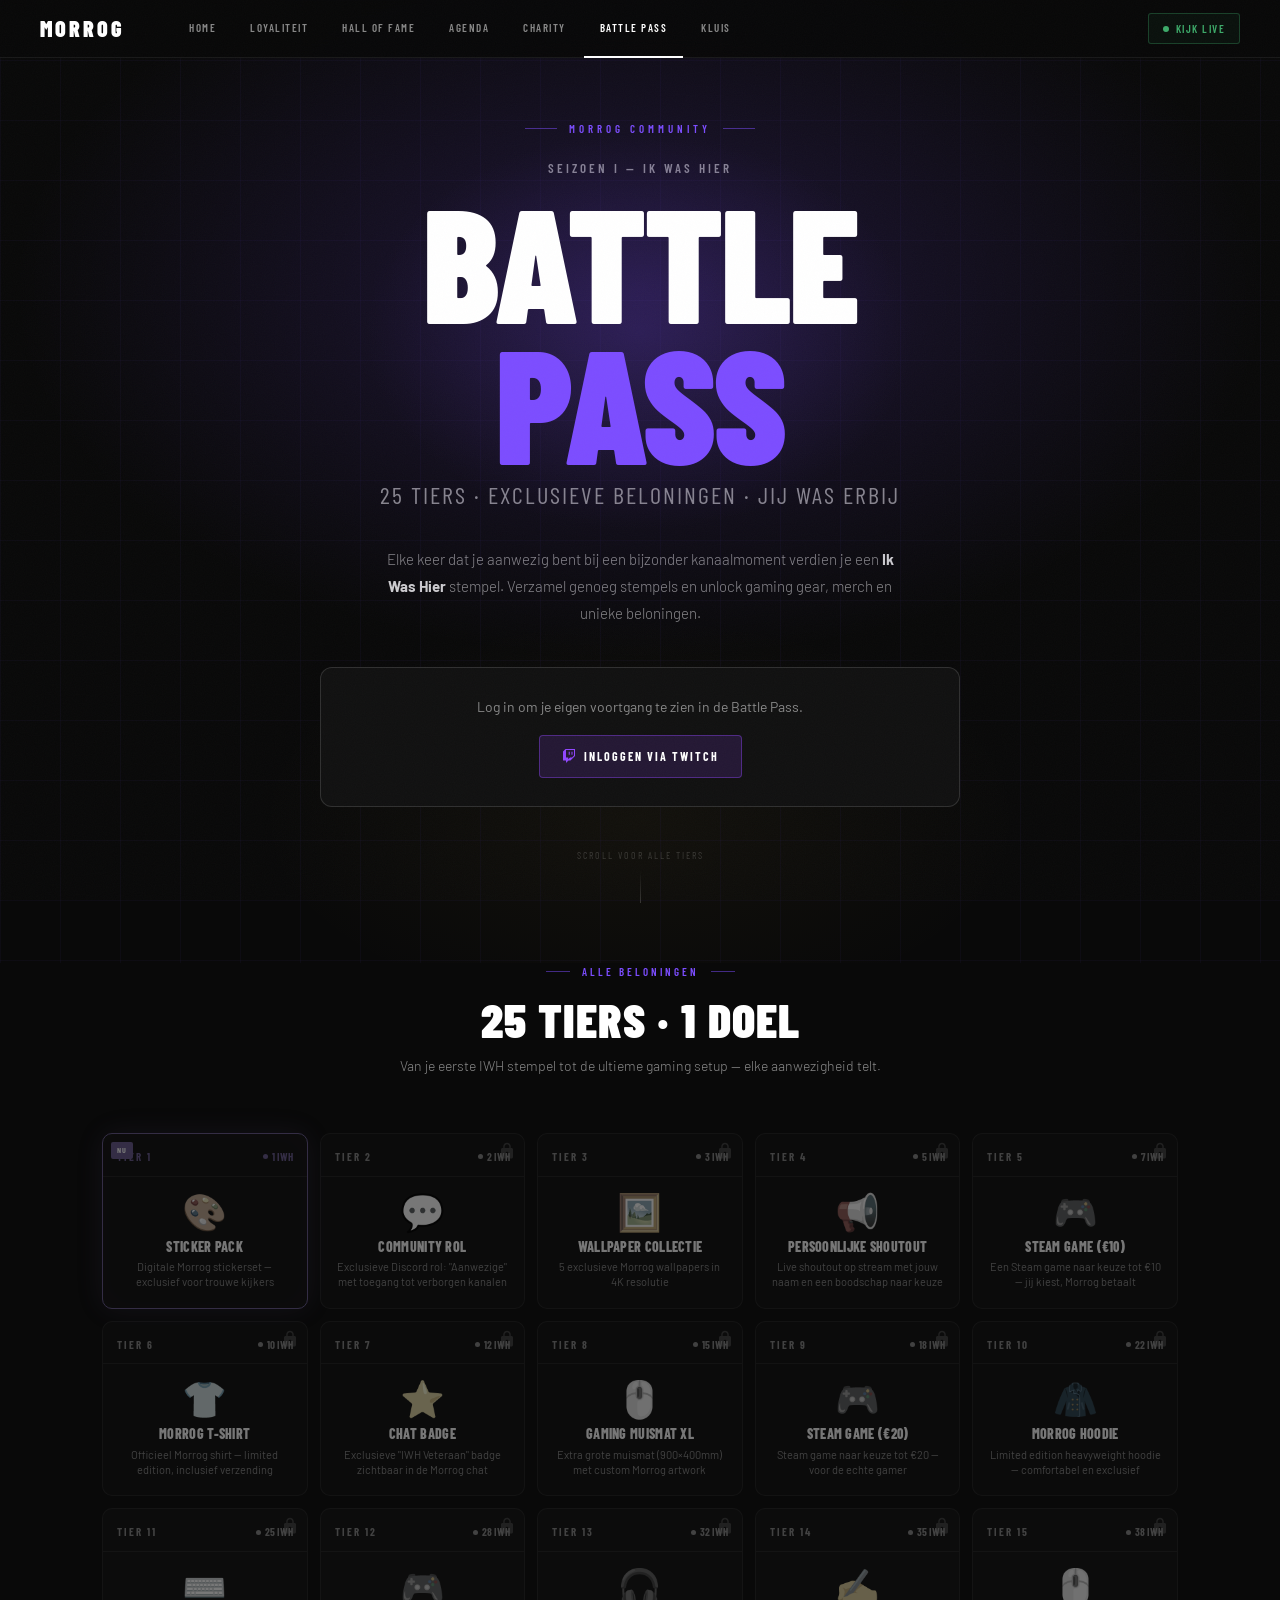
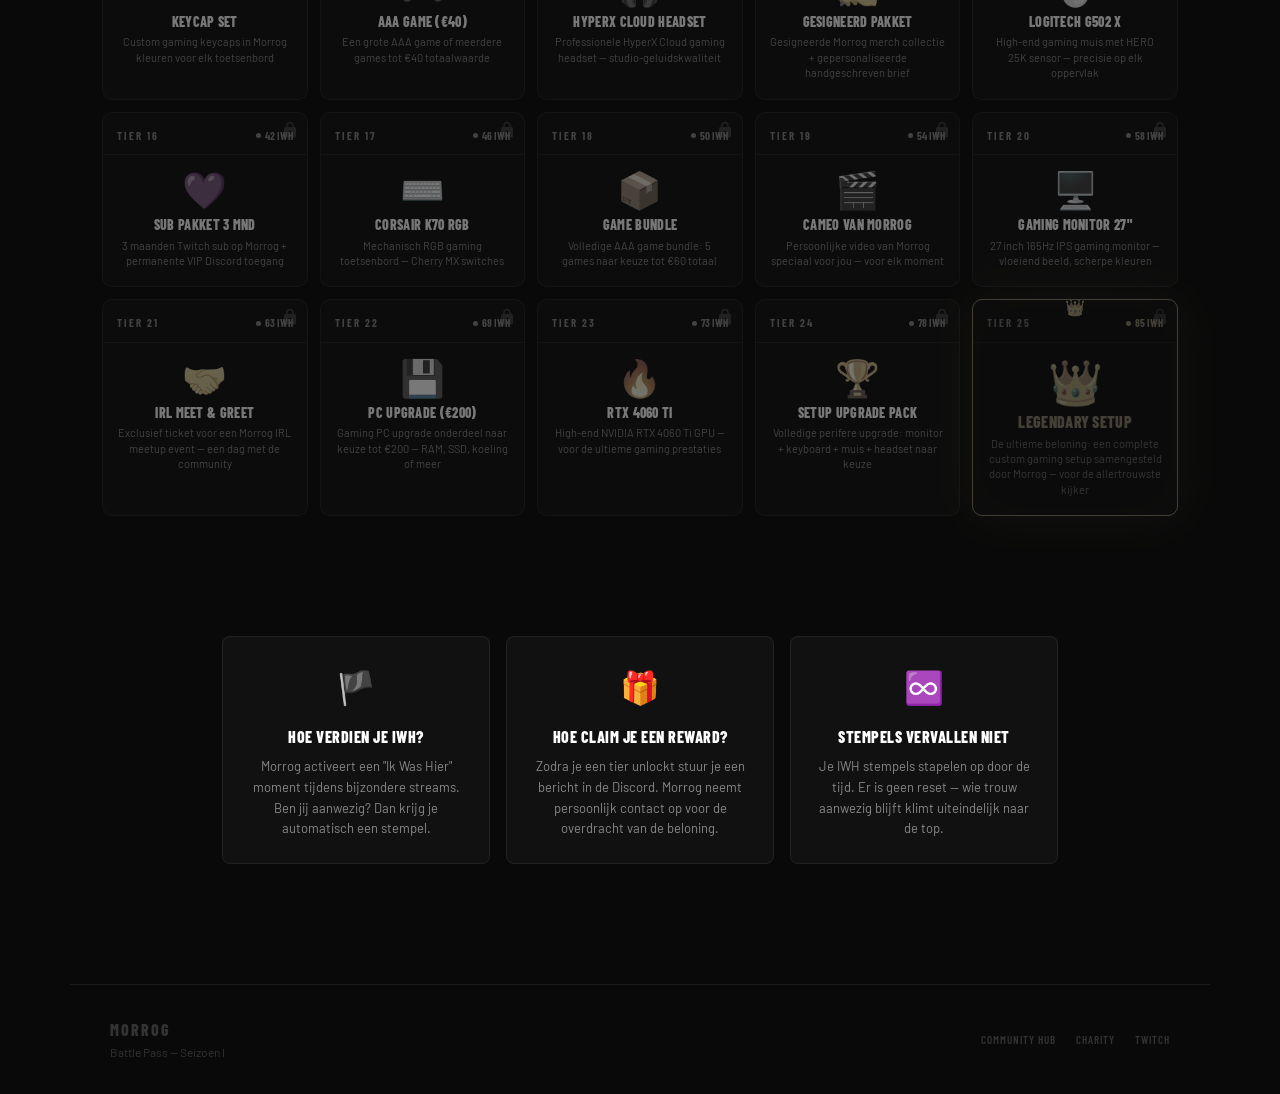
==== battlepass.html @ da2eb137 "nav: hernoem Challenges & Speedruns naar Hall of Fame, verwijder agenda-banner - Alle navigatielinks" ====
<!DOCTYPE html>
<html lang="nl">
<head>
<meta charset="UTF-8">
<meta name="viewport" content="width=device-width, initial-scale=1.0">
<title>Morrog — Battle Pass</title>
<link rel="preconnect" href="https://fonts.googleapis.com">
<link href="https://fonts.googleapis.com/css2?family=Barlow:ital,wght@0,300;0,400;0,500;0,600;1,300&family=Barlow+Condensed:wght@400;600;700;800;900&display=swap" rel="stylesheet">
<style>
*,*::before,*::after{box-sizing:border-box;margin:0;padding:0;}
:root{
  --bg:#090909;--bg2:#111111;--bg3:#181818;--bg4:#202020;--bg5:#282828;
  --white:#FFFFFF;--white2:#CECECE;--white3:#888888;--dim:#333333;
  --border:rgba(255,255,255,0.07);--border2:rgba(255,255,255,0.13);
  --gold:#C8A84A;--streak:#3DAB6A;--here:#C85050;--sub:#6858CC;
  --twitch:#9147FF;
  --bp:#7C4DFF;--bp2:#5C35CC;--bp-glow:rgba(124,77,255,.18);
}
html{scroll-behavior:smooth;}
body{background:var(--bg);color:var(--white2);font-family:'Barlow',sans-serif;font-size:15px;line-height:1.6;overflow-x:hidden;}
body::after{content:'';position:fixed;inset:0;pointer-events:none;z-index:9999;opacity:.025;background-image:url("data:image/svg+xml,%3Csvg xmlns='http://www.w3.org/2000/svg' width='200' height='200'%3E%3Cfilter id='n'%3E%3CfeTurbulence type='fractalNoise' baseFrequency='0.9' numOctaves='4' stitchTiles='stitch'/%3E%3C/filter%3E%3Crect width='200' height='200' filter='url(%23n)'/%3E%3C/svg%3E");}

/* NAV */
nav{position:fixed;top:0;left:0;right:0;height:58px;background:rgba(9,9,9,.94);backdrop-filter:blur(16px);border-bottom:1px solid var(--border);z-index:100;display:flex;align-items:center;padding:0 40px;}
.nav-logo{height:24px;margin-right:48px;opacity:.92;flex-shrink:0;}
.nav-logo-fb{font-family:'Barlow Condensed',sans-serif;font-size:22px;font-weight:900;letter-spacing:3px;color:var(--white);margin-right:48px;text-transform:uppercase;}
.nav-links{display:flex;gap:2px;flex:1;}
.nav-link{padding:0 16px;height:58px;display:flex;align-items:center;font-family:'Barlow Condensed',sans-serif;font-size:11px;font-weight:600;letter-spacing:1.5px;text-transform:uppercase;color:var(--white3);border:none;background:none;border-bottom:2px solid transparent;cursor:pointer;transition:color .15s,border-color .15s;white-space:nowrap;text-decoration:none;}
.nav-link:hover{color:var(--white2);}
.nav-link.active{color:var(--white);border-bottom-color:var(--white);}
.nav-right{margin-left:auto;display:flex;align-items:center;gap:8px;}
.nav-live{display:flex;align-items:center;gap:7px;font-family:'Barlow Condensed',sans-serif;font-size:11px;font-weight:600;letter-spacing:1.5px;text-transform:uppercase;color:var(--streak);padding:6px 14px;border:1px solid rgba(61,171,106,.3);border-radius:3px;background:rgba(61,171,106,.06);text-decoration:none;transition:background .15s;}
.nav-live:hover{background:rgba(61,171,106,.12);}
.nav-live-dot{width:6px;height:6px;border-radius:50%;background:var(--streak);animation:pulse 1.5s ease-in-out infinite;}

/* HERO */
.hero{min-height:100vh;display:flex;flex-direction:column;align-items:center;justify-content:center;padding:120px 40px 60px;position:relative;overflow:hidden;text-align:center;}
.hero-bg{position:absolute;inset:0;background:radial-gradient(ellipse 70% 55% at 50% 30%, var(--bp-glow) 0%, transparent 70%);pointer-events:none;}
.hero-bg2{position:absolute;inset:0;background:radial-gradient(ellipse 50% 35% at 50% 85%, rgba(200,168,74,.05) 0%, transparent 60%);pointer-events:none;}
.hero-grid-lines{position:absolute;inset:0;background-image:linear-gradient(rgba(124,77,255,.04) 1px,transparent 1px),linear-gradient(90deg,rgba(124,77,255,.04) 1px,transparent 1px);background-size:60px 60px;pointer-events:none;}
.hero-eyebrow{font-family:'Barlow Condensed',sans-serif;font-size:11px;font-weight:600;letter-spacing:4px;text-transform:uppercase;color:var(--bp);display:flex;align-items:center;justify-content:center;gap:12px;margin-bottom:20px;}
.hero-eyebrow::before,.hero-eyebrow::after{content:'';display:block;width:32px;height:1px;background:var(--bp);opacity:.5;}
.hero-season{font-family:'Barlow Condensed',sans-serif;font-size:13px;font-weight:600;letter-spacing:3px;text-transform:uppercase;color:var(--white3);margin-bottom:12px;}
.hero-title{font-family:'Barlow Condensed',sans-serif;font-size:clamp(72px,13vw,160px);font-weight:900;text-transform:uppercase;letter-spacing:-3px;line-height:.88;color:var(--white);margin-bottom:4px;position:relative;}
.hero-title .bp{color:var(--bp);}
.hero-title-glow{position:absolute;inset:-60px;background:radial-gradient(ellipse at 50% 50%, var(--bp-glow) 0%, transparent 70%);pointer-events:none;z-index:-1;}
.hero-subtitle{font-family:'Barlow Condensed',sans-serif;font-size:clamp(16px,2.5vw,24px);font-weight:400;color:var(--white3);letter-spacing:2px;text-transform:uppercase;margin-bottom:32px;}
.hero-desc{font-size:15px;color:var(--white3);font-weight:300;max-width:520px;margin:0 auto 40px;line-height:1.8;}

/* USER PROGRESS CARD */
.progress-card{background:var(--bg2);border:1px solid rgba(124,77,255,.3);border-radius:12px;padding:28px 32px;max-width:640px;margin:0 auto;width:100%;box-shadow:0 0 60px rgba(124,77,255,.1);}
.progress-card.hidden{display:none;}
.progress-top{display:flex;align-items:center;gap:16px;margin-bottom:20px;}
.progress-avatar{width:52px;height:52px;border-radius:50%;border:2px solid rgba(124,77,255,.4);object-fit:cover;flex-shrink:0;}
.progress-info{flex:1;text-align:left;}
.progress-name{font-family:'Barlow Condensed',sans-serif;font-size:20px;font-weight:800;text-transform:uppercase;letter-spacing:.5px;color:var(--white);line-height:1;}
.progress-sub{font-size:12px;color:var(--white3);margin-top:3px;}
.progress-tier-badge{font-family:'Barlow Condensed',sans-serif;font-size:13px;font-weight:800;text-transform:uppercase;letter-spacing:1px;padding:6px 14px;border-radius:4px;background:var(--bp-glow);border:1px solid rgba(124,77,255,.4);color:var(--bp);flex-shrink:0;}
.progress-bar-wrap{margin-bottom:12px;}
.progress-bar-label{display:flex;justify-content:space-between;font-family:'Barlow Condensed',sans-serif;font-size:11px;font-weight:600;letter-spacing:1px;text-transform:uppercase;color:var(--white3);margin-bottom:8px;}
.progress-bar-track{height:8px;background:var(--bg4);border-radius:4px;overflow:hidden;}
.progress-bar-fill{height:100%;background:linear-gradient(90deg, var(--bp2), var(--bp));border-radius:4px;transition:width 1.2s cubic-bezier(.22,1,.36,1);}
.progress-next{font-size:12px;color:var(--white3);text-align:center;}
.progress-next strong{color:var(--white2);}
.login-prompt{background:var(--bg2);border:1px solid var(--border2);border-radius:12px;padding:28px 32px;max-width:640px;margin:0 auto;width:100%;text-align:center;}
.login-prompt p{font-size:14px;color:var(--white3);margin-bottom:16px;}
.btn-twitch{display:inline-flex;align-items:center;gap:8px;padding:11px 22px;background:rgba(145,71,255,.15);border:1px solid rgba(145,71,255,.4);border-radius:4px;font-family:'Barlow Condensed',sans-serif;font-size:12px;font-weight:700;letter-spacing:2px;text-transform:uppercase;color:var(--white);cursor:pointer;transition:background .15s;text-decoration:none;}
.btn-twitch:hover{background:rgba(145,71,255,.25);}
.btn-twitch svg{width:14px;height:14px;fill:#9147FF;}
.scroll-hint{margin-top:40px;display:flex;flex-direction:column;align-items:center;gap:8px;font-family:'Barlow Condensed',sans-serif;font-size:10px;letter-spacing:2px;text-transform:uppercase;color:var(--dim);animation:float 2.5s ease-in-out infinite;}
.scroll-hint-arrow{width:1px;height:32px;background:linear-gradient(to bottom,transparent,var(--dim));}

/* TIERS SECTION */
.tiers-section{max-width:1140px;margin:0 auto;padding:0 32px 120px;}
.tiers-header{text-align:center;margin-bottom:56px;}
.tiers-eyebrow{font-family:'Barlow Condensed',sans-serif;font-size:11px;font-weight:600;letter-spacing:3px;text-transform:uppercase;color:var(--bp);display:flex;align-items:center;justify-content:center;gap:12px;margin-bottom:14px;}
.tiers-eyebrow::before,.tiers-eyebrow::after{content:'';display:block;width:24px;height:1px;background:var(--bp);opacity:.5;}
.tiers-title{font-family:'Barlow Condensed',sans-serif;font-size:clamp(28px,4vw,48px);font-weight:900;text-transform:uppercase;letter-spacing:1px;color:var(--white);line-height:1;}
.tiers-desc{font-size:14px;color:var(--white3);margin-top:12px;font-weight:300;}

/* TIER GRID */
.tier-grid{display:grid;grid-template-columns:repeat(5,1fr);gap:12px;}

/* TIER CARD */
.tier-card{background:var(--bg2);border:1px solid var(--border);border-radius:10px;overflow:hidden;position:relative;transition:transform .2s, border-color .2s, box-shadow .2s;cursor:default;}
.tier-card.unlocked{border-color:rgba(124,77,255,.35);box-shadow:0 0 20px rgba(124,77,255,.08);}
.tier-card.unlocked:hover{transform:translateY(-3px);border-color:rgba(124,77,255,.6);box-shadow:0 8px 32px rgba(124,77,255,.15);}
.tier-card.current{border-color:var(--bp);box-shadow:0 0 30px rgba(124,77,255,.25),inset 0 0 30px rgba(124,77,255,.04);}
.tier-card.current .tier-num{color:var(--bp);}
.tier-card.locked{opacity:.45;filter:saturate(.3);}
.tier-card.legendary{border-color:var(--gold)!important;box-shadow:0 0 50px rgba(200,168,74,.2), inset 0 0 50px rgba(200,168,74,.03)!important;}
.tier-card.legendary:hover{transform:translateY(-4px);box-shadow:0 12px 48px rgba(200,168,74,.3), inset 0 0 50px rgba(200,168,74,.05)!important;}
.tier-card.legendary.locked{opacity:.35;}

.tier-top{padding:14px 14px 10px;border-bottom:1px solid var(--border);display:flex;align-items:center;justify-content:space-between;}
.tier-num{font-family:'Barlow Condensed',sans-serif;font-size:11px;font-weight:700;letter-spacing:2px;text-transform:uppercase;color:var(--white3);}
.tier-iwh{font-family:'Barlow Condensed',sans-serif;font-size:11px;font-weight:700;color:var(--white3);display:flex;align-items:center;gap:4px;}
.tier-iwh .dot{width:5px;height:5px;border-radius:50%;background:var(--white3);}
.tier-card.unlocked .tier-iwh .dot,.tier-card.current .tier-iwh .dot{background:var(--bp);}
.tier-card.unlocked .tier-iwh,.tier-card.current .tier-iwh{color:var(--bp);}
.tier-card.legendary .tier-iwh,.tier-card.legendary.unlocked .tier-iwh{color:var(--gold);}
.tier-card.legendary .tier-iwh .dot,.tier-card.legendary.unlocked .tier-iwh .dot{background:var(--gold);}

.tier-body{padding:16px 14px 18px;text-align:center;}
.tier-icon{font-size:36px;margin-bottom:10px;display:block;line-height:1;}
.tier-card.legendary .tier-icon{font-size:44px;animation:legendary-pulse 3s ease-in-out infinite;}
.tier-name{font-family:'Barlow Condensed',sans-serif;font-size:14px;font-weight:800;text-transform:uppercase;letter-spacing:.3px;color:var(--white);line-height:1.1;margin-bottom:5px;}
.tier-card.legendary .tier-name{color:var(--gold);font-size:16px;}
.tier-desc{font-size:11px;color:var(--white3);line-height:1.4;}

/* LOCK OVERLAY */
.tier-lock{position:absolute;top:8px;right:8px;width:18px;height:18px;opacity:.4;}
.tier-lock svg{width:100%;height:100%;fill:var(--white3);}
.tier-card.unlocked .tier-lock,.tier-card.current .tier-lock{display:none;}

/* CHECK OVERLAY */
.tier-check{position:absolute;top:8px;right:8px;width:18px;height:18px;background:var(--bp);border-radius:50%;display:none;align-items:center;justify-content:center;}
.tier-check svg{width:10px;height:10px;fill:white;}
.tier-card.unlocked .tier-check{display:flex;}
.tier-card.current .tier-check{background:var(--streak);}

/* CURRENT PULSE */
.tier-current-badge{position:absolute;top:8px;left:8px;font-family:'Barlow Condensed',sans-serif;font-size:8px;font-weight:700;letter-spacing:1px;text-transform:uppercase;padding:2px 6px;border-radius:2px;background:var(--bp);color:white;display:none;}
.tier-card.current .tier-current-badge{display:block;}

/* LEGENDARY GLOW */
.legendary-crown{position:absolute;top:-1px;left:50%;transform:translateX(-50%);font-size:16px;line-height:1;}

/* INFO SECTION */
.info-section{max-width:900px;margin:0 auto;padding:0 32px 120px;}
.info-grid{display:grid;grid-template-columns:repeat(3,1fr);gap:16px;}
.info-card{background:var(--bg2);border:1px solid var(--border);border-radius:8px;padding:24px;text-align:center;}
.info-icon{font-size:32px;margin-bottom:12px;display:block;}
.info-title{font-family:'Barlow Condensed',sans-serif;font-size:16px;font-weight:800;text-transform:uppercase;letter-spacing:.5px;color:var(--white);margin-bottom:6px;}
.info-desc{font-size:13px;color:var(--white3);line-height:1.6;}

/* FOOTER */
footer{border-top:1px solid var(--border);padding:32px 40px;display:flex;align-items:center;justify-content:space-between;max-width:1140px;margin:0 auto;}
.footer-fb{font-family:'Barlow Condensed',sans-serif;font-size:16px;font-weight:800;letter-spacing:2px;color:var(--dim);text-transform:uppercase;}
.footer-txt{font-size:12px;color:var(--dim);}
.footer-links{display:flex;gap:20px;}
.footer-link{font-family:'Barlow Condensed',sans-serif;font-size:11px;font-weight:600;letter-spacing:1px;text-transform:uppercase;color:var(--dim);text-decoration:none;transition:color .15s;}
.footer-link:hover{color:var(--white3);}

/* ANIMATIONS */
@keyframes pulse{0%,100%{opacity:1;transform:scale(1)}50%{opacity:.5;transform:scale(.7)}}
@keyframes float{0%,100%{transform:translateY(0)}50%{transform:translateY(6px)}}
@keyframes legendary-pulse{0%,100%{transform:scale(1) rotate(0deg)}50%{transform:scale(1.08) rotate(2deg)}}
.fade-up{opacity:0;transform:translateY(20px);transition:opacity .55s ease,transform .55s ease;}
.fade-up.visible{opacity:1;transform:translateY(0);}

@media(max-width:1000px){.tier-grid{grid-template-columns:repeat(4,1fr);}}
@media(max-width:760px){
  nav{padding:0 20px;}
  .nav-links{gap:0;}
  .nav-link{padding:0 9px;font-size:10px;}
  .hero{padding:100px 20px 60px;}
  .tier-grid{grid-template-columns:repeat(2,1fr);}
  .tiers-section,.info-section{padding:0 20px 80px;}
  .info-grid{grid-template-columns:1fr;}
  footer{flex-direction:column;gap:12px;text-align:center;padding:24px 20px;}
  .progress-card,.login-prompt{padding:20px;}
}
</style>
</head>
<body>

<nav>
  <img class="nav-logo" src="https://shop.morrog.nl/cdn/shop/files/Morrog-Logo_90x.png?v=1701878792" alt="Morrog"
    onerror="this.style.display='none';document.getElementById('nav-logo-fb').style.display='block'">
  <span id="nav-logo-fb" class="nav-logo-fb" style="display:none">MORROG</span>
  <div class="nav-links">
    <a class="nav-link" href="index.html">Home</a>
    <a class="nav-link" href="index.html#loyalty">Loyaliteit</a>
    <a class="nav-link" href="index.html#challenges">Hall of Fame</a>
    <a class="nav-link" href="index.html#agenda">Agenda</a>
    <a class="nav-link" href="charity.html">Charity</a>
    <a class="nav-link active" href="battlepass.html">Battle Pass</a>
    <a class="nav-link" href="morrog-kluis.html">Kluis</a>
  </div>
  <div class="nav-right">
    <a class="nav-live" href="https://twitch.tv/morrog" target="_blank">
      <span class="nav-live-dot"></span>Kijk live
    </a>
  </div>
</nav>

<!-- HERO -->
<div class="hero">
  <div class="hero-bg"></div>
  <div class="hero-bg2"></div>
  <div class="hero-grid-lines"></div>

  <div class="hero-eyebrow">Morrog Community</div>
  <div class="hero-season">Seizoen I — Ik Was Hier</div>

  <div class="hero-title">
    BATTLE
    <div class="hero-title-glow"></div>
    <br><span class="bp">PASS</span>
  </div>
  <div class="hero-subtitle">25 tiers · exclusieve beloningen · jij was erbij</div>

  <p class="hero-desc">
    Elke keer dat je aanwezig bent bij een bijzonder kanaalmoment verdien je een
    <strong style="color:var(--white2)">Ik Was Hier</strong> stempel. Verzamel genoeg stempels
    en unlock gaming gear, merch en unieke beloningen.
  </p>

  <!-- INGELOGD: PROGRESS -->
  <div class="progress-card hidden fade-up" id="progress-card">
    <div class="progress-top">
      <img class="progress-avatar" id="bp-avatar" src="" alt="">
      <div class="progress-info">
        <div class="progress-name" id="bp-name">—</div>
        <div class="progress-sub" id="bp-sub">Laden...</div>
      </div>
      <div class="progress-tier-badge" id="bp-tier-badge">Tier ?</div>
    </div>
    <div class="progress-bar-wrap">
      <div class="progress-bar-label">
        <span id="bp-bar-left">0 IWH</span>
        <span id="bp-bar-right">Volgende tier</span>
      </div>
      <div class="progress-bar-track">
        <div class="progress-bar-fill" id="bp-bar-fill" style="width:0%"></div>
      </div>
    </div>
    <div class="progress-next" id="bp-next-text"></div>
  </div>

  <!-- NIET INGELOGD -->
  <div class="login-prompt fade-up" id="login-prompt">
    <p>Log in om je eigen voortgang te zien in de Battle Pass.</p>
    <a class="btn-twitch" href="index.html" onclick="localStorage.setItem('bp_return','1')">
      <svg viewBox="0 0 24 24"><path d="M11.571 4.714h1.715v5.143H11.57zm4.715 0H18v5.143h-1.714zM6 0L1.714 4.286v15.428h5.143V24l4.286-4.286h3.428L22.286 12V0zm14.571 11.143l-3.428 3.428h-3.429l-3 3v-3H6.857V1.714h13.714z"/></svg>
      Inloggen via Twitch
    </a>
  </div>

  <div class="scroll-hint">
    Scroll voor alle tiers
    <div class="scroll-hint-arrow"></div>
  </div>
</div>

<!-- TIERS -->
<div class="tiers-section">
  <div class="tiers-header fade-up">
    <div class="tiers-eyebrow">Alle beloningen</div>
    <div class="tiers-title">25 tiers · 1 doel</div>
    <div class="tiers-desc">Van je eerste IWH stempel tot de ultieme gaming setup — elke aanwezigheid telt.</div>
  </div>

  <div class="tier-grid fade-up" id="tier-grid">
    <!-- gegenereerd door JS -->
  </div>
</div>

<!-- INFO -->
<div class="info-section">
  <div class="info-grid fade-up">
    <div class="info-card">
      <span class="info-icon">🏴</span>
      <div class="info-title">Hoe verdien je IWH?</div>
      <div class="info-desc">Morrog activeert een "Ik Was Hier" moment tijdens bijzondere streams. Ben jij aanwezig? Dan krijg je automatisch een stempel.</div>
    </div>
    <div class="info-card">
      <span class="info-icon">🎁</span>
      <div class="info-title">Hoe claim je een reward?</div>
      <div class="info-desc">Zodra je een tier unlockt stuur je een bericht in de Discord. Morrog neemt persoonlijk contact op voor de overdracht van de beloning.</div>
    </div>
    <div class="info-card">
      <span class="info-icon">♾️</span>
      <div class="info-title">Stempels vervallen niet</div>
      <div class="info-desc">Je IWH stempels stapelen op door de tijd. Er is geen reset — wie trouw aanwezig blijft klimt uiteindelijk naar de top.</div>
    </div>
  </div>
</div>

<footer>
  <div>
    <div class="footer-fb">Morrog</div>
    <div class="footer-txt">Battle Pass — Seizoen I</div>
  </div>
  <div class="footer-links">
    <a class="footer-link" href="index.html">Community Hub</a>
    <a class="footer-link" href="charity.html">Charity</a>
    <a class="footer-link" href="https://twitch.tv/morrog" target="_blank">Twitch</a>
  </div>
</footer>

<script>
const BACKEND = 'https://morrog-loyalty-backend-production.up.railway.app';
const TWITCH_CLIENT_ID = 'r6uuslartqla0c52af9wc4j7eobcnu';
const REDIRECT_URI     = 'https://officialmorrog.github.io/morrog/battlepass.html';

// ── TIERS DATA ──────────────────────────────────────────────
const TIERS = [
  { tier:1,  iwh:1,  icon:'🎨', name:'Sticker Pack',         desc:'Digitale Morrog stickerset — exclusief voor trouwe kijkers' },
  { tier:2,  iwh:2,  icon:'💬', name:'Community Rol',        desc:'Exclusieve Discord rol: "Aanwezige" met toegang tot verborgen kanalen' },
  { tier:3,  iwh:3,  icon:'🖼️', name:'Wallpaper Collectie', desc:'5 exclusieve Morrog wallpapers in 4K resolutie' },
  { tier:4,  iwh:5,  icon:'📢', name:'Persoonlijke Shoutout',desc:'Live shoutout op stream met jouw naam en een boodschap naar keuze' },
  { tier:5,  iwh:7,  icon:'🎮', name:'Steam Game (€10)',     desc:'Een Steam game naar keuze tot €10 — jij kiest, Morrog betaalt' },
  { tier:6,  iwh:10, icon:'👕', name:'Morrog T-shirt',       desc:'Officieel Morrog shirt — limited edition, inclusief verzending' },
  { tier:7,  iwh:12, icon:'⭐', name:'Chat Badge',           desc:'Exclusieve "IWH Veteraan" badge zichtbaar in de Morrog chat' },
  { tier:8,  iwh:15, icon:'🖱️', name:'Gaming Muismat XL',   desc:'Extra grote muismat (900×400mm) met custom Morrog artwork' },
  { tier:9,  iwh:18, icon:'🎮', name:'Steam Game (€20)',     desc:'Steam game naar keuze tot €20 — voor de echte gamer' },
  { tier:10, iwh:22, icon:'🧥', name:'Morrog Hoodie',        desc:'Limited edition heavyweight hoodie — comfortabel en exclusief' },
  { tier:11, iwh:25, icon:'⌨️', name:'Keycap Set',          desc:'Custom gaming keycaps in Morrog kleuren voor elk toetsenbord' },
  { tier:12, iwh:28, icon:'🎮', name:'AAA Game (€40)',       desc:'Een grote AAA game of meerdere games tot €40 totaalwaarde' },
  { tier:13, iwh:32, icon:'🎧', name:'HyperX Cloud Headset', desc:'Professionele HyperX Cloud gaming headset — studio-geluidskwaliteit' },
  { tier:14, iwh:35, icon:'✍️', name:'Gesigneerd Pakket',    desc:'Gesigneerde Morrog merch collectie + gepersonaliseerde handgeschreven brief' },
  { tier:15, iwh:38, icon:'🖱️', name:'Logitech G502 X',     desc:'High-end gaming muis met HERO 25K sensor — precisie op elk oppervlak' },
  { tier:16, iwh:42, icon:'💜', name:'Sub Pakket 3 mnd',     desc:'3 maanden Twitch sub op Morrog + permanente VIP Discord toegang' },
  { tier:17, iwh:46, icon:'⌨️', name:'Corsair K70 RGB',     desc:'Mechanisch RGB gaming toetsenbord — Cherry MX switches' },
  { tier:18, iwh:50, icon:'📦', name:'Game Bundle',          desc:'Volledige AAA game bundle: 5 games naar keuze tot €60 totaal' },
  { tier:19, iwh:54, icon:'🎬', name:'Cameo van Morrog',     desc:'Persoonlijke video van Morrog speciaal voor jou — voor elk moment' },
  { tier:20, iwh:58, icon:'🖥️', name:'Gaming Monitor 27"',  desc:'27 inch 165Hz IPS gaming monitor — vloeiend beeld, scherpe kleuren' },
  { tier:21, iwh:63, icon:'🤝', name:'IRL Meet & Greet',     desc:'Exclusief ticket voor een Morrog IRL meetup event — een dag met de community' },
  { tier:22, iwh:68, icon:'💾', name:'PC Upgrade (€200)',    desc:'Gaming PC upgrade onderdeel naar keuze tot €200 — RAM, SSD, koeling of meer' },
  { tier:23, iwh:73, icon:'🔥', name:'RTX 4060 Ti',          desc:'High-end NVIDIA RTX 4060 Ti GPU — voor de ultieme gaming prestaties' },
  { tier:24, iwh:78, icon:'🏆', name:'Setup Upgrade Pack',   desc:'Volledige perifere upgrade: monitor + keyboard + muis + headset naar keuze' },
  { tier:25, iwh:85, icon:'👑', name:'LEGENDARY SETUP',      desc:'De ultieme beloning: een complete custom gaming setup samengesteld door Morrog — voor de allertrouwste kijker' },
];

// ── AUTH ────────────────────────────────────────────────────
let gebruikerIwhCount = 0;

function verwerkCallback() {
  const hash = window.location.hash.substring(1);
  if (!hash.includes('access_token=')) return;
  const params = new URLSearchParams(hash);
  const token  = params.get('access_token');
  if (token) {
    localStorage.setItem('twitch_token', token);
    window.location.hash = '';
  }
}

async function laadGebruiker() {
  const token = localStorage.getItem('twitch_token');
  if (!token) {
    document.getElementById('login-prompt').classList.remove('hidden');
    return;
  }

  try {
    const res  = await fetch(BACKEND + '/api/auth/verify', {
      method: 'POST',
      headers: { 'x-twitch-token': token, 'Content-Type': 'application/json' },
      body: '{}',
    });
    const data = await res.json();
    if (!data.user) { document.getElementById('login-prompt').classList.remove('hidden'); return; }

    const user  = data.user;
    const score = data.score;
    gebruikerIwhCount = score ? Math.round((score.score_iwh || 0) / 100) : 0;

    // Toon progress card
    document.getElementById('login-prompt').classList.add('hidden');
    document.getElementById('progress-card').classList.remove('hidden');
    document.getElementById('bp-avatar').src  = user.profile_image_url || '';
    document.getElementById('bp-name').textContent = user.display_name || user.login;

    // Bereken huidige tier
    const huidigeIndex = [...TIERS].reverse().findIndex(t => gebruikerIwhCount >= t.iwh);
    const huidigeTier  = huidigeIndex >= 0 ? TIERS[TIERS.length - 1 - huidigeIndex] : null;
    const volgendeTier = TIERS.find(t => gebruikerIwhCount < t.iwh) || null;

    document.getElementById('bp-sub').textContent = `${gebruikerIwhCount} IWH stempel${gebruikerIwhCount !== 1 ? 's' : ''} verzameld`;
    document.getElementById('bp-tier-badge').textContent = huidigeTier ? `Tier ${huidigeTier.tier}` : 'Tier 0';

    if (volgendeTier) {
      const prevIwh  = huidigeTier ? huidigeTier.iwh : 0;
      const nodig    = volgendeTier.iwh - prevIwh;
      const heb      = gebruikerIwhCount - prevIwh;
      const pct      = Math.max(0, Math.min(100, Math.round(heb / nodig * 100)));
      document.getElementById('bp-bar-left').textContent  = `${gebruikerIwhCount} IWH`;
      document.getElementById('bp-bar-right').textContent = `Tier ${volgendeTier.tier}: ${volgendeTier.iwh} IWH`;
      document.getElementById('bp-next-text').innerHTML   = `Nog <strong>${volgendeTier.iwh - gebruikerIwhCount} IWH</strong> tot <strong>${volgendeTier.name}</strong>`;
      setTimeout(() => { document.getElementById('bp-bar-fill').style.width = pct + '%'; }, 600);
    } else {
      document.getElementById('bp-bar-left').textContent  = `${gebruikerIwhCount} IWH`;
      document.getElementById('bp-bar-right').textContent = 'Alle tiers unlocked!';
      document.getElementById('bp-next-text').innerHTML   = '<strong style="color:var(--gold)">👑 Je hebt alle 25 tiers unlocked!</strong>';
      setTimeout(() => { document.getElementById('bp-bar-fill').style.width = '100%'; }, 600);
    }

    // Herrender grid met unlock state
    renderTiers();
  } catch {
    document.getElementById('login-prompt').classList.remove('hidden');
  }
}

// ── TIER GRID ───────────────────────────────────────────────
function renderTiers() {
  const grid = document.getElementById('tier-grid');
  grid.innerHTML = '';

  TIERS.forEach(t => {
    const unlocked = gebruikerIwhCount >= t.iwh;
    const isCurrent = !unlocked && (TIERS.findIndex(x => gebruikerIwhCount < x.iwh) === TIERS.indexOf(t));
    const isLegendary = t.tier === 25;

    const card = document.createElement('div');
    card.className = `tier-card${unlocked ? ' unlocked' : ' locked'}${isCurrent ? ' current' : ''}${isLegendary ? ' legendary' : ''}`;

    card.innerHTML = `
      ${isLegendary ? '<div class="legendary-crown">👑</div>' : ''}
      <div class="tier-current-badge">Nu</div>
      <div class="tier-lock">
        <svg viewBox="0 0 24 24"><path d="M18 8h-1V6c0-2.76-2.24-5-5-5S7 3.24 7 6v2H6c-1.1 0-2 .9-2 2v10c0 1.1.9 2 2 2h12c1.1 0 2-.9 2-2V10c0-1.1-.9-2-2-2zm-6 9c-1.1 0-2-.9-2-2s.9-2 2-2 2 .9 2 2-.9 2-2 2zm3.1-9H8.9V6c0-1.71 1.39-3.1 3.1-3.1 1.71 0 3.1 1.39 3.1 3.1v2z"/></svg>
      </div>
      <div class="tier-check">
        <svg viewBox="0 0 24 24"><path d="M9 16.17L4.83 12l-1.42 1.41L9 19 21 7l-1.41-1.41z"/></svg>
      </div>
      <div class="tier-top">
        <div class="tier-num">TIER ${t.tier}</div>
        <div class="tier-iwh"><div class="dot"></div>${t.iwh} IWH</div>
      </div>
      <div class="tier-body">
        <span class="tier-icon">${t.icon}</span>
        <div class="tier-name">${t.name}</div>
        <div class="tier-desc">${t.desc}</div>
      </div>`;

    grid.appendChild(card);
  });
}

// ── FADE UP OBSERVER ─────────────────────────────────────────
const observer = new IntersectionObserver(entries => {
  entries.forEach(e => { if (e.isIntersecting) { e.target.classList.add('visible'); observer.unobserve(e.target); }});
}, { threshold: 0.08 });
document.querySelectorAll('.fade-up').forEach(el => observer.observe(el));

// ── INIT ─────────────────────────────────────────────────────
verwerkCallback();
renderTiers(); // eerst zonder login state
laadGebruiker();
</script>
</body>
</html>
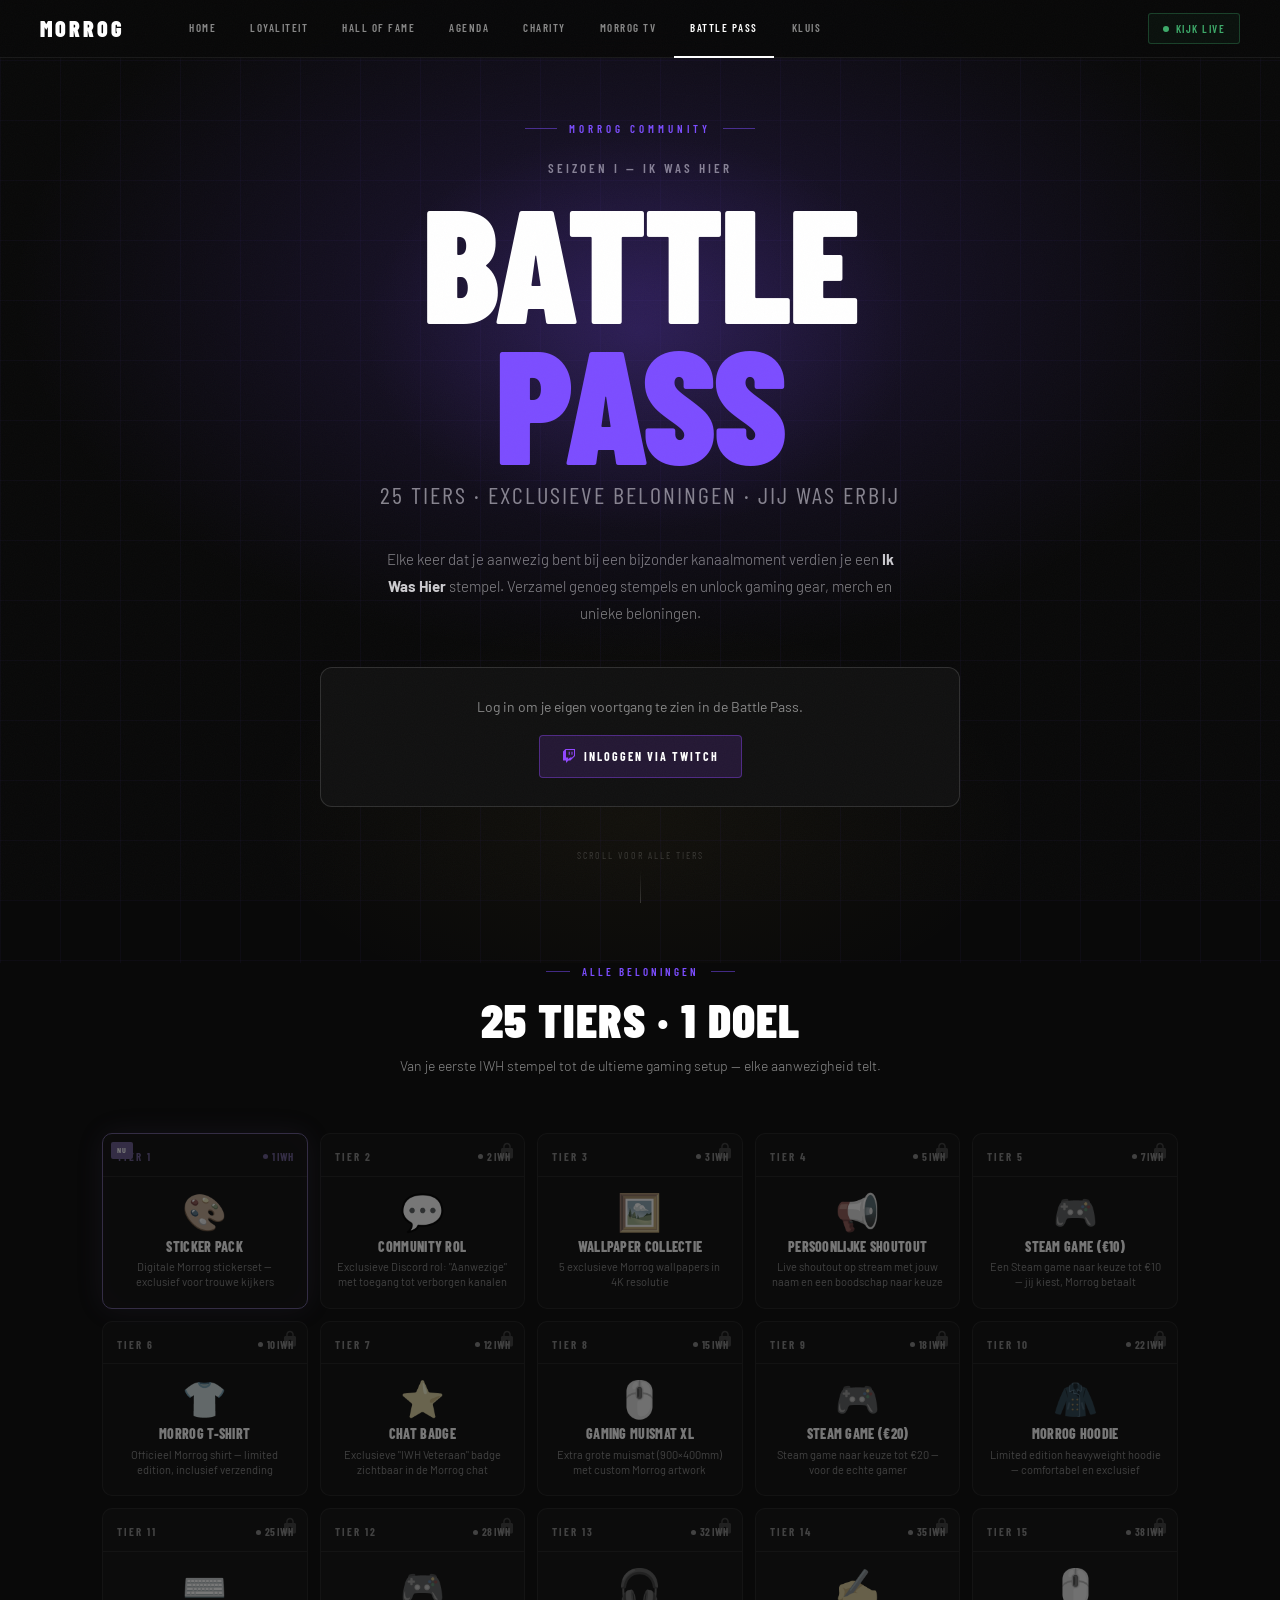
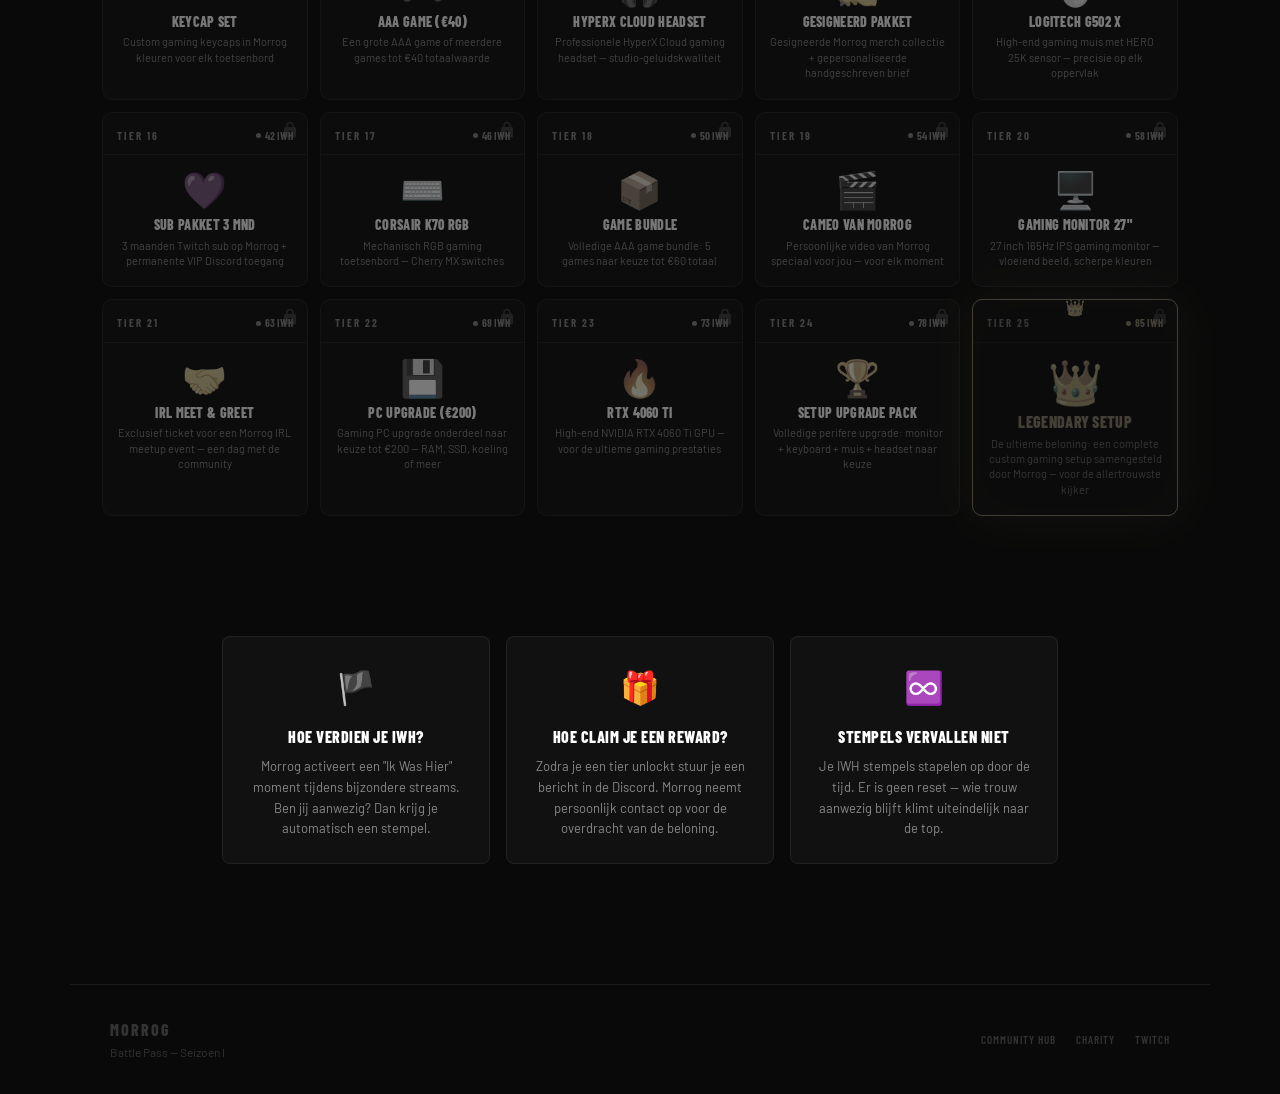
==== commit 474e8af6: "feat: hall-of-fame pagina toegevoegd, nav gelijkgezet op alle pagina's - Nieuwe hall-of-fame.html pa" ====
--- a/battlepass.html
+++ b/battlepass.html
@@ -172,9 +172,10 @@
   <div class="nav-links">
     <a class="nav-link" href="index.html">Home</a>
     <a class="nav-link" href="index.html#loyalty">Loyaliteit</a>
-    <a class="nav-link" href="index.html#challenges">Hall of Fame</a>
+    <a class="nav-link" href="hall-of-fame.html">Hall of Fame</a>
     <a class="nav-link" href="index.html#agenda">Agenda</a>
     <a class="nav-link" href="charity.html">Charity</a>
+    <a class="nav-link" href="morrog-tv.html">Morrog TV</a>
     <a class="nav-link active" href="battlepass.html">Battle Pass</a>
     <a class="nav-link" href="morrog-kluis.html">Kluis</a>
   </div>
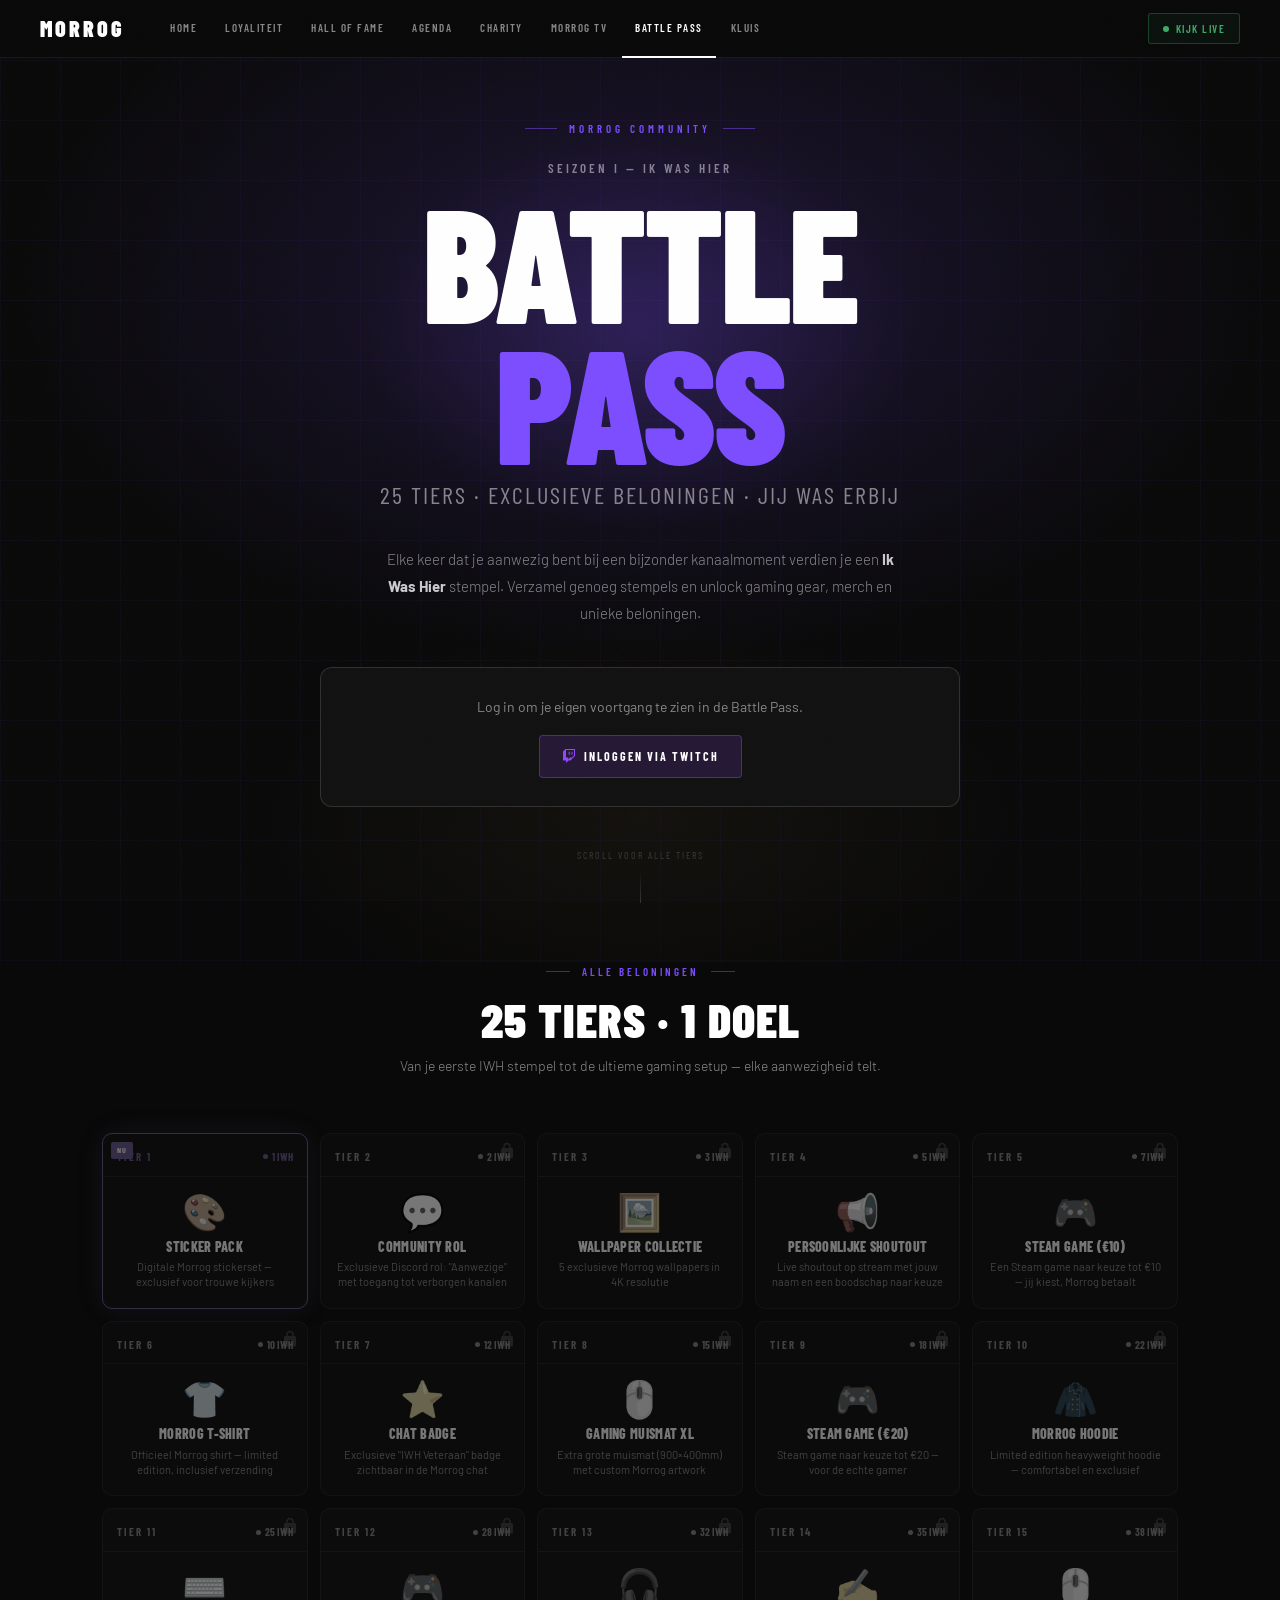
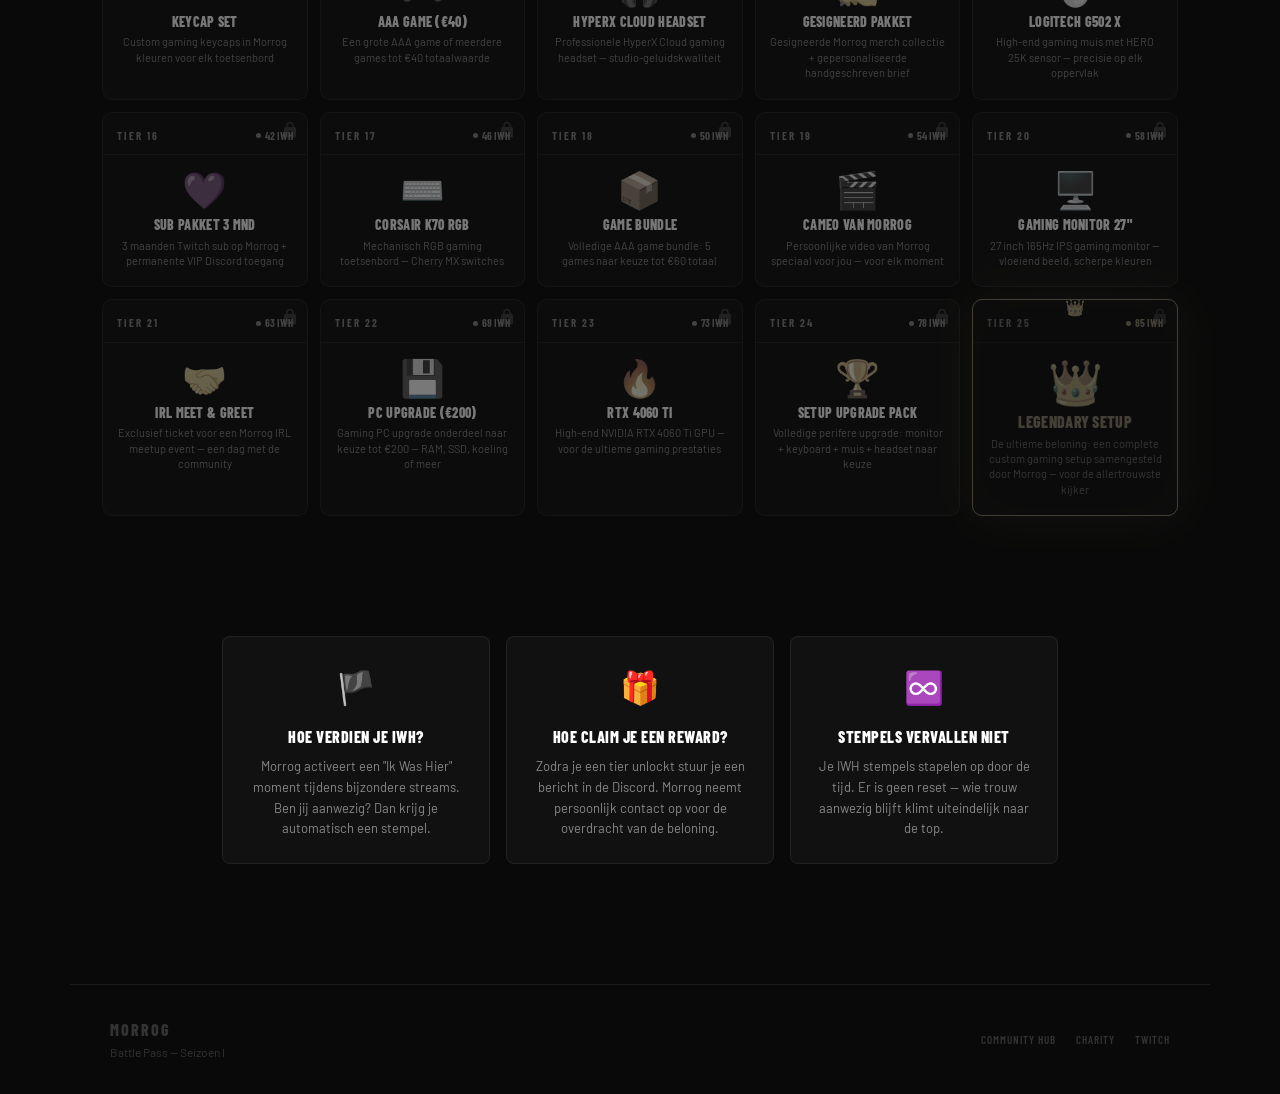
==== commit 44595786: "fix: nav spacing gelijkgezet + login zichtbaar op alle pagina's - Nav CSS uniform gemaakt op alle pa" ====
--- a/battlepass.html
+++ b/battlepass.html
@@ -21,17 +21,27 @@
 body::after{content:'';position:fixed;inset:0;pointer-events:none;z-index:9999;opacity:.025;background-image:url("data:image/svg+xml,%3Csvg xmlns='http://www.w3.org/2000/svg' width='200' height='200'%3E%3Cfilter id='n'%3E%3CfeTurbulence type='fractalNoise' baseFrequency='0.9' numOctaves='4' stitchTiles='stitch'/%3E%3C/filter%3E%3Crect width='200' height='200' filter='url(%23n)'/%3E%3C/svg%3E");}
 
 /* NAV */
-nav{position:fixed;top:0;left:0;right:0;height:58px;background:rgba(9,9,9,.94);backdrop-filter:blur(16px);border-bottom:1px solid var(--border);z-index:100;display:flex;align-items:center;padding:0 40px;}
-.nav-logo{height:24px;margin-right:48px;opacity:.92;flex-shrink:0;}
-.nav-logo-fb{font-family:'Barlow Condensed',sans-serif;font-size:22px;font-weight:900;letter-spacing:3px;color:var(--white);margin-right:48px;text-transform:uppercase;}
-.nav-links{display:flex;gap:2px;flex:1;}
-.nav-link{padding:0 16px;height:58px;display:flex;align-items:center;font-family:'Barlow Condensed',sans-serif;font-size:11px;font-weight:600;letter-spacing:1.5px;text-transform:uppercase;color:var(--white3);border:none;background:none;border-bottom:2px solid transparent;cursor:pointer;transition:color .15s,border-color .15s;white-space:nowrap;text-decoration:none;}
+nav{position:fixed;top:0;left:0;right:0;height:58px;background:rgba(9,9,9,.94);backdrop-filter:blur(16px);border-bottom:1px solid var(--border);z-index:100;display:flex;align-items:center;padding:0 40px;gap:0;overflow:visible;}
+.nav-logo{height:24px;margin-right:32px;opacity:.92;flex-shrink:0;}
+.nav-logo-fb{font-family:'Barlow Condensed',sans-serif;font-size:22px;font-weight:900;letter-spacing:3px;color:var(--white);margin-right:32px;text-transform:uppercase;flex-shrink:0;}
+.nav-links{display:flex;gap:2px;flex:1;min-width:0;overflow-x:auto;scrollbar-width:none;}
+.nav-links::-webkit-scrollbar{display:none;}
+.nav-link{padding:0 13px;height:58px;display:flex;align-items:center;font-family:'Barlow Condensed',sans-serif;font-size:11px;font-weight:600;letter-spacing:1.5px;text-transform:uppercase;color:var(--white3);border:none;background:none;border-bottom:2px solid transparent;cursor:pointer;transition:color .15s,border-color .15s;white-space:nowrap;flex-shrink:0;text-decoration:none;}
 .nav-link:hover{color:var(--white2);}
 .nav-link.active{color:var(--white);border-bottom-color:var(--white);}
-.nav-right{margin-left:auto;display:flex;align-items:center;gap:8px;}
-.nav-live{display:flex;align-items:center;gap:7px;font-family:'Barlow Condensed',sans-serif;font-size:11px;font-weight:600;letter-spacing:1.5px;text-transform:uppercase;color:var(--streak);padding:6px 14px;border:1px solid rgba(61,171,106,.3);border-radius:3px;background:rgba(61,171,106,.06);text-decoration:none;transition:background .15s;}
+.nav-right{margin-left:12px;display:flex;align-items:center;gap:8px;flex-shrink:0;}
+.nav-live{display:flex;align-items:center;gap:7px;font-family:'Barlow Condensed',sans-serif;font-size:11px;font-weight:600;letter-spacing:1.5px;text-transform:uppercase;color:var(--streak);padding:6px 14px;border:1px solid rgba(61,171,106,.3);border-radius:3px;background:rgba(61,171,106,.06);text-decoration:none;transition:background .15s;white-space:nowrap;flex-shrink:0;}
 .nav-live:hover{background:rgba(61,171,106,.12);}
 .nav-live-dot{width:6px;height:6px;border-radius:50%;background:var(--streak);animation:pulse 1.5s ease-in-out infinite;}
+.nav-user{display:flex;align-items:center;gap:8px;cursor:pointer;position:relative;}
+.nav-user-avatar{width:28px;height:28px;border-radius:50%;border:1px solid var(--border2);object-fit:cover;}
+.nav-user-name{font-family:'Barlow Condensed',sans-serif;font-size:11px;font-weight:600;letter-spacing:1px;text-transform:uppercase;color:var(--white2);}
+.nav-user-rang{font-size:10px;color:var(--gold);font-family:'Barlow Condensed',sans-serif;font-weight:600;text-transform:uppercase;letter-spacing:.5px;}
+.nav-user-dropdown{position:fixed;top:58px;right:40px;background:var(--bg2);border:1px solid var(--border2);border-radius:6px;min-width:200px;padding:8px 0;display:none;z-index:200;}
+.nav-user.open .nav-user-dropdown{display:block;}
+.nav-user-dropdown-item{padding:10px 16px;font-size:13px;color:var(--white3);cursor:pointer;transition:background .12s;display:block;text-decoration:none;white-space:nowrap;}
+.nav-user-dropdown-item:hover{background:var(--bg3);color:var(--white);}
+.nav-user-dropdown-sep{border-top:1px solid var(--border);margin:4px 0;}
 
 /* HERO */
 .hero{min-height:100vh;display:flex;flex-direction:column;align-items:center;justify-content:center;padding:120px 40px 60px;position:relative;overflow:hidden;text-align:center;}
@@ -180,6 +190,22 @@
     <a class="nav-link" href="morrog-kluis.html">Kluis</a>
   </div>
   <div class="nav-right">
+    <button class="btn-twitch-login" id="btn-login" onclick="twitchLogin()" style="display:none">
+      <svg viewBox="0 0 24 24" xmlns="http://www.w3.org/2000/svg"><path d="M11.571 4.714h1.715v5.143H11.57zm4.715 0H18v5.143h-1.714zM6 0L1.714 4.286v15.428h5.143V24l4.286-4.286h3.428L22.286 12V0zm14.571 11.143l-3.428 3.428h-3.429l-3 3v-3H6.857V1.714h13.714z"/></svg>
+      Inloggen
+    </button>
+    <div class="nav-user" id="nav-user" style="display:none" onclick="toggleNavDropdown(event)">
+      <img class="nav-user-avatar" id="nav-avatar" src="" alt="">
+      <div>
+        <div class="nav-user-name" id="nav-username"></div>
+        <div class="nav-user-rang" id="nav-rang"></div>
+      </div>
+      <div class="nav-user-dropdown">
+        <a class="nav-user-dropdown-item" href="index.html#loyalty">Mijn loyaliteit</a>
+        <div class="nav-user-dropdown-sep"></div>
+        <a class="nav-user-dropdown-item" onclick="uitloggen()" style="cursor:pointer;color:var(--here)">Uitloggen</a>
+      </div>
+    </div>
     <a class="nav-live" href="https://twitch.tv/morrog" target="_blank">
       <span class="nav-live-dot"></span>Kijk live
     </a>
@@ -365,6 +391,13 @@
     document.getElementById('bp-avatar').src  = user.profile_image_url || '';
     document.getElementById('bp-name').textContent = user.display_name || user.login;
 
+    // Nav user bijwerken
+    document.getElementById('btn-login').style.display = 'none';
+    document.getElementById('nav-user').style.display  = 'flex';
+    document.getElementById('nav-avatar').src           = user.profile_image_url || '';
+    document.getElementById('nav-username').textContent = user.display_name || user.login;
+    document.getElementById('nav-rang').textContent     = score?.rang || '';
+
     // Bereken huidige tier
     const huidigeIndex = [...TIERS].reverse().findIndex(t => gebruikerIwhCount >= t.iwh);
     const huidigeTier  = huidigeIndex >= 0 ? TIERS[TIERS.length - 1 - huidigeIndex] : null;
@@ -438,6 +471,26 @@
 }, { threshold: 0.08 });
 document.querySelectorAll('.fade-up').forEach(el => observer.observe(el));
 
+// ── NAV AUTH ─────────────────────────────────────────────────
+function twitchLogin() {
+  const TWITCH_CLIENT_ID = 'r6uuslartqla0c52af9wc4j7eobcnu';
+  const REDIRECT_URI = 'https://officialmorrog.github.io/morrog/battlepass.html';
+  window.location.href = `https://id.twitch.tv/oauth2/authorize?client_id=${TWITCH_CLIENT_ID}`
+    + `&redirect_uri=${encodeURIComponent(REDIRECT_URI)}`
+    + `&response_type=token&scope=user%3Aread%3Afollows+moderator%3Aread%3Afollowers+user%3Aread%3Asubscriptions`;
+}
+function uitloggen() {
+  localStorage.removeItem('twitch_token');
+  localStorage.removeItem('twitch_user');
+  localStorage.removeItem('loyalty_score');
+  location.reload();
+}
+function toggleNavDropdown(e) {
+  e.stopPropagation();
+  document.getElementById('nav-user').classList.toggle('open');
+}
+document.addEventListener('click', () => document.getElementById('nav-user')?.classList.remove('open'));
+
 // ── INIT ─────────────────────────────────────────────────────
 verwerkCallback();
 renderTiers(); // eerst zonder login state
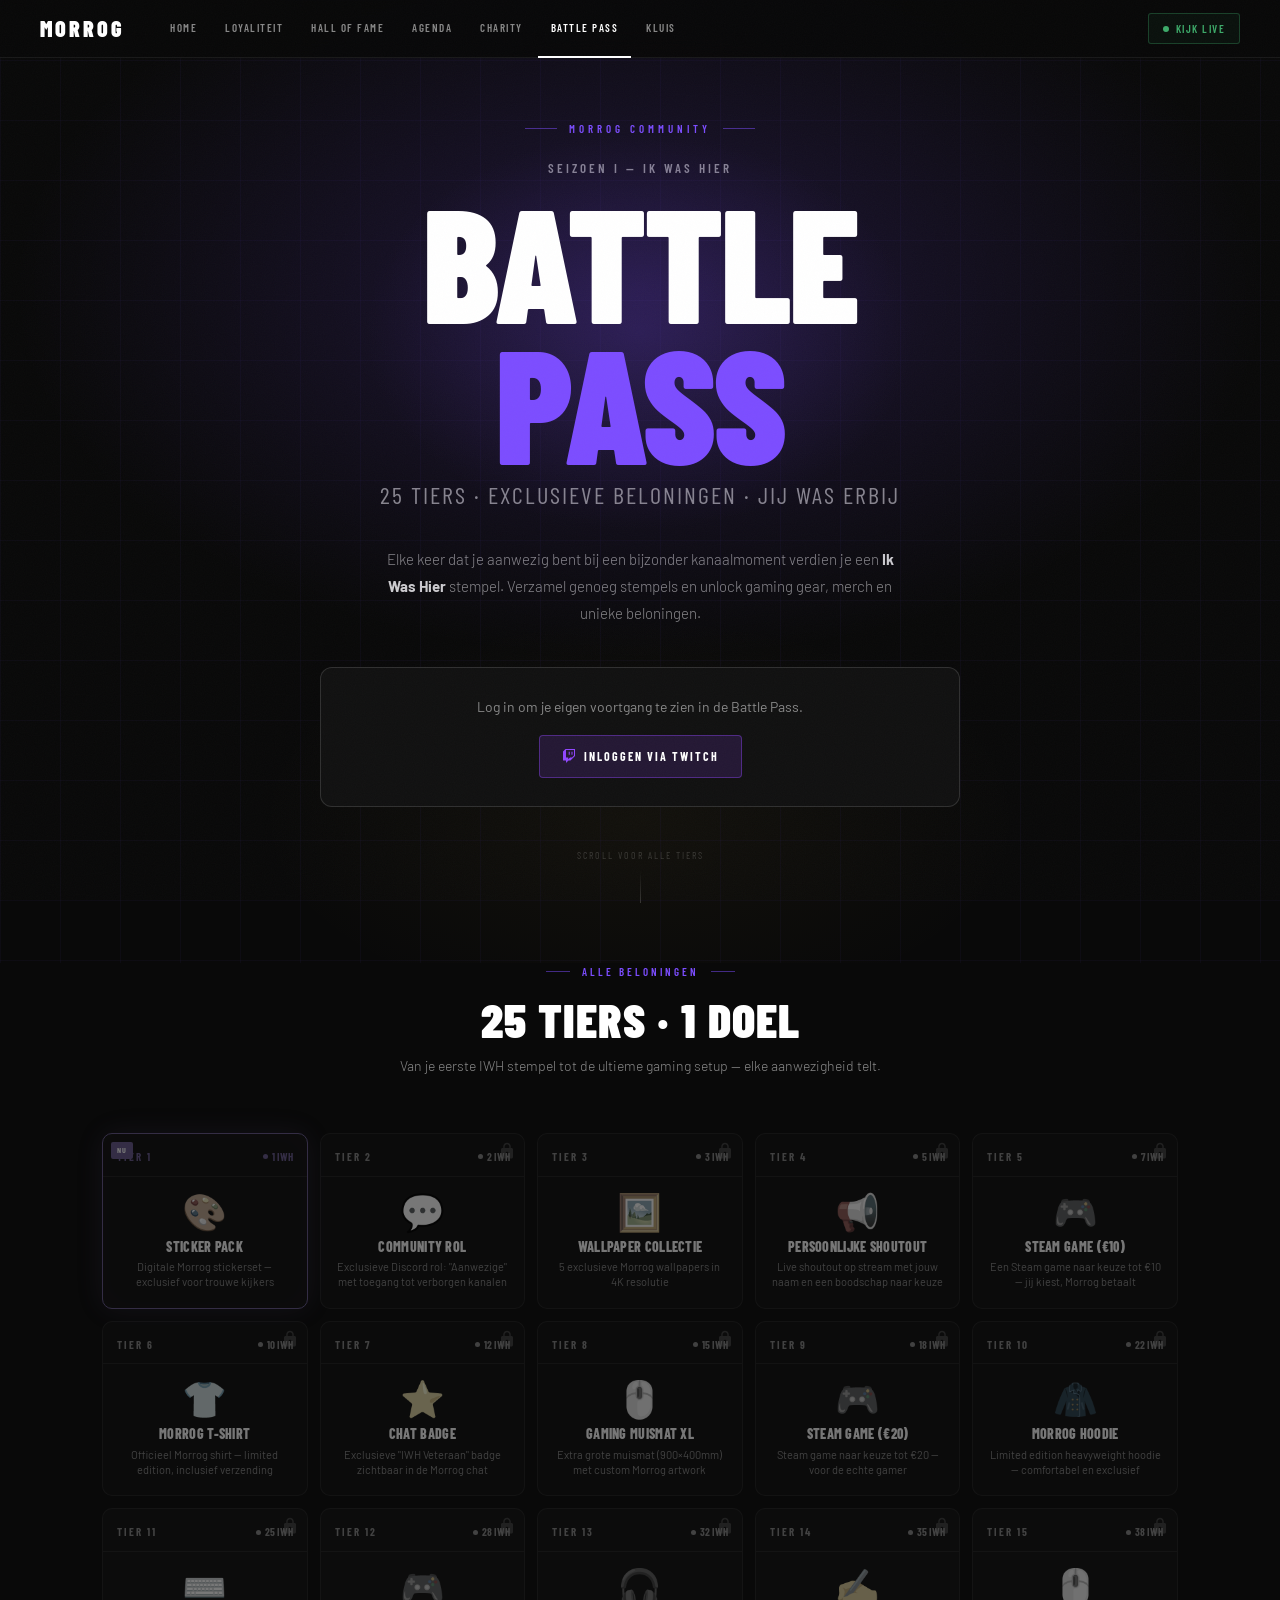
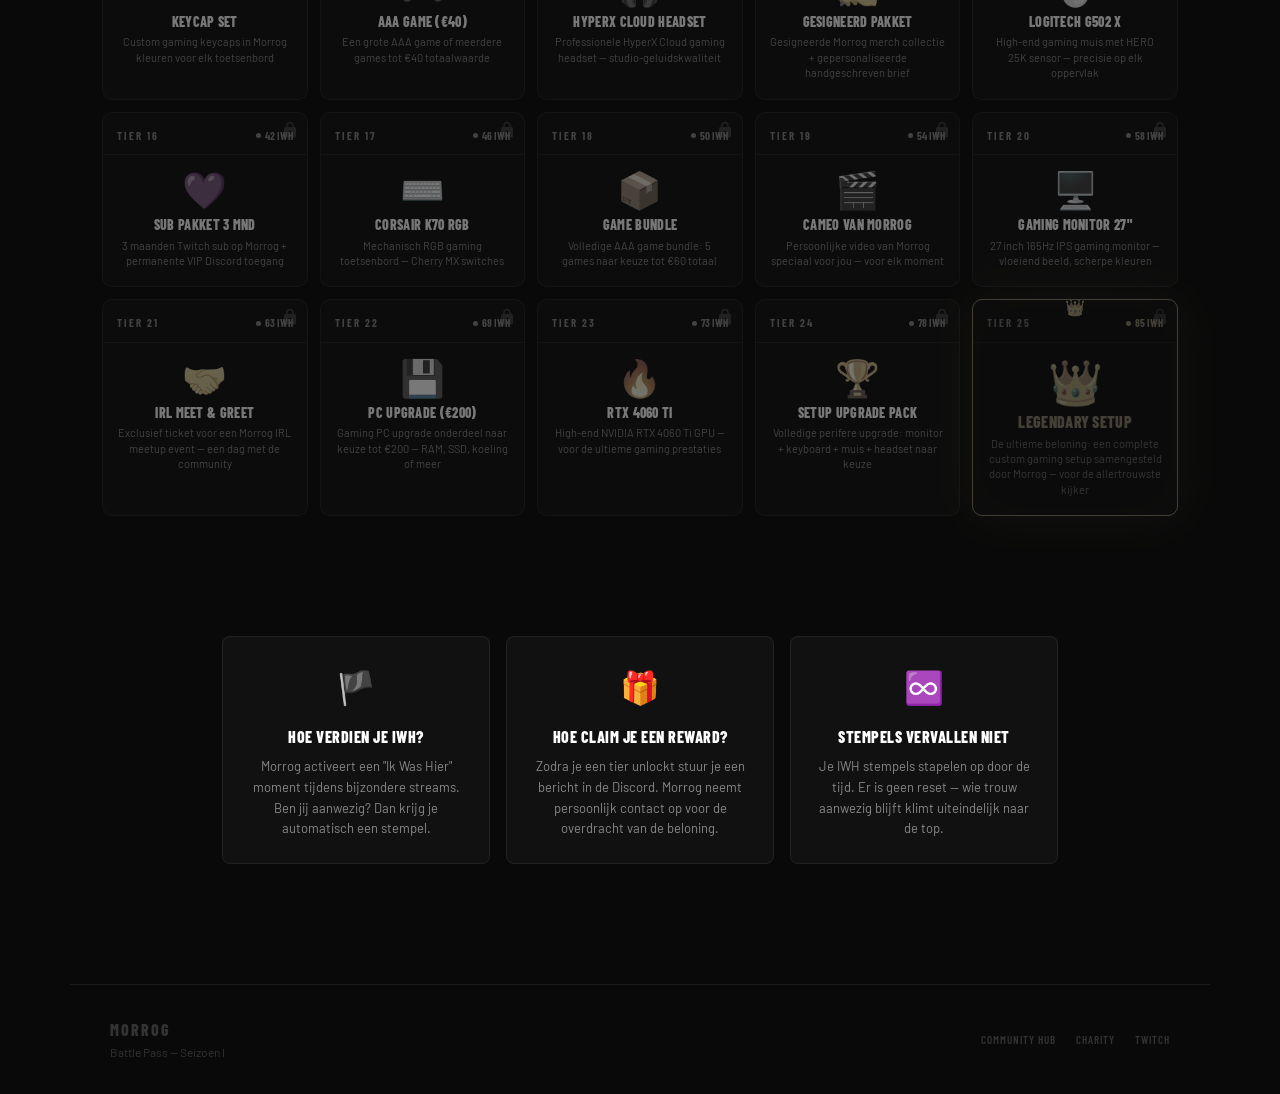
==== commit 701d21c2: "security: verwijder Morrog TV uit navigatie" ====
--- a/battlepass.html
+++ b/battlepass.html
@@ -185,7 +185,6 @@
     <a class="nav-link" href="hall-of-fame.html">Hall of Fame</a>
     <a class="nav-link" href="index.html#agenda">Agenda</a>
     <a class="nav-link" href="charity.html">Charity</a>
-    <a class="nav-link" href="morrog-tv.html">Morrog TV</a>
     <a class="nav-link active" href="battlepass.html">Battle Pass</a>
     <a class="nav-link" href="morrog-kluis.html">Kluis</a>
   </div>
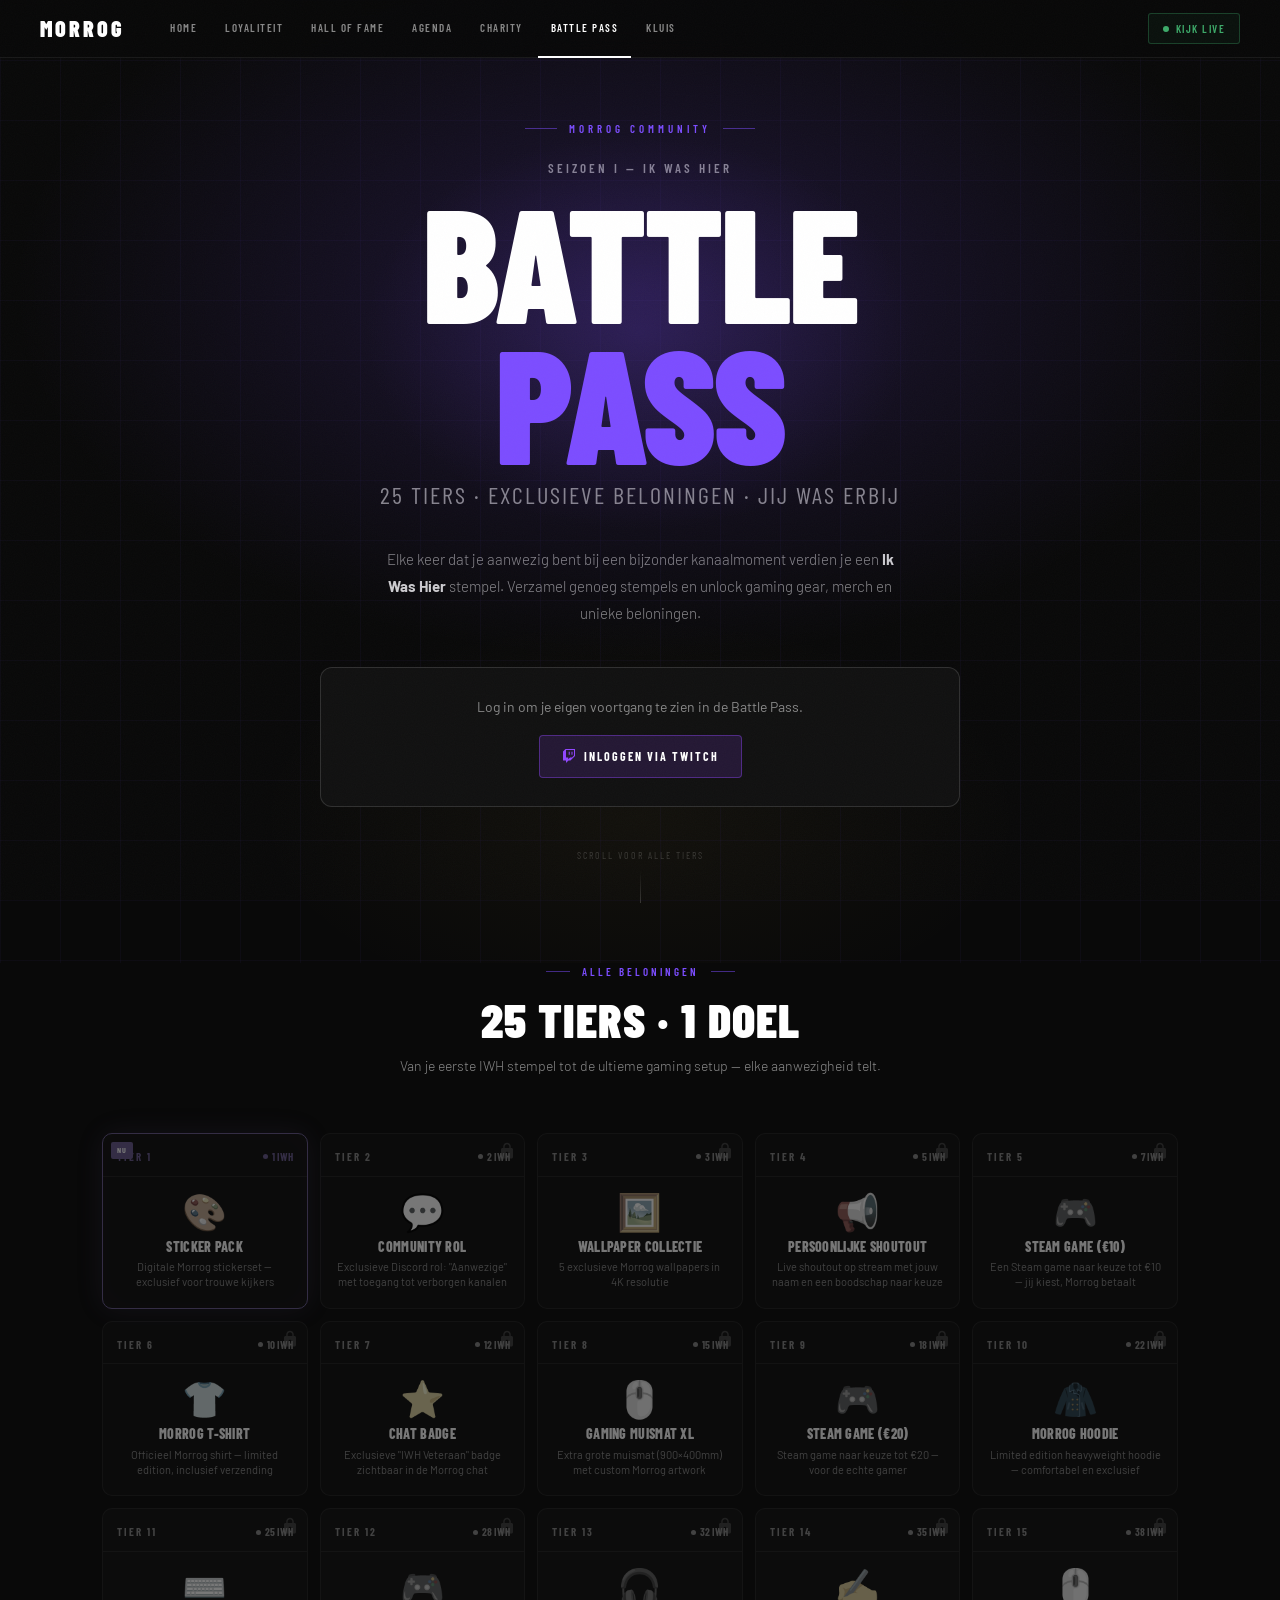
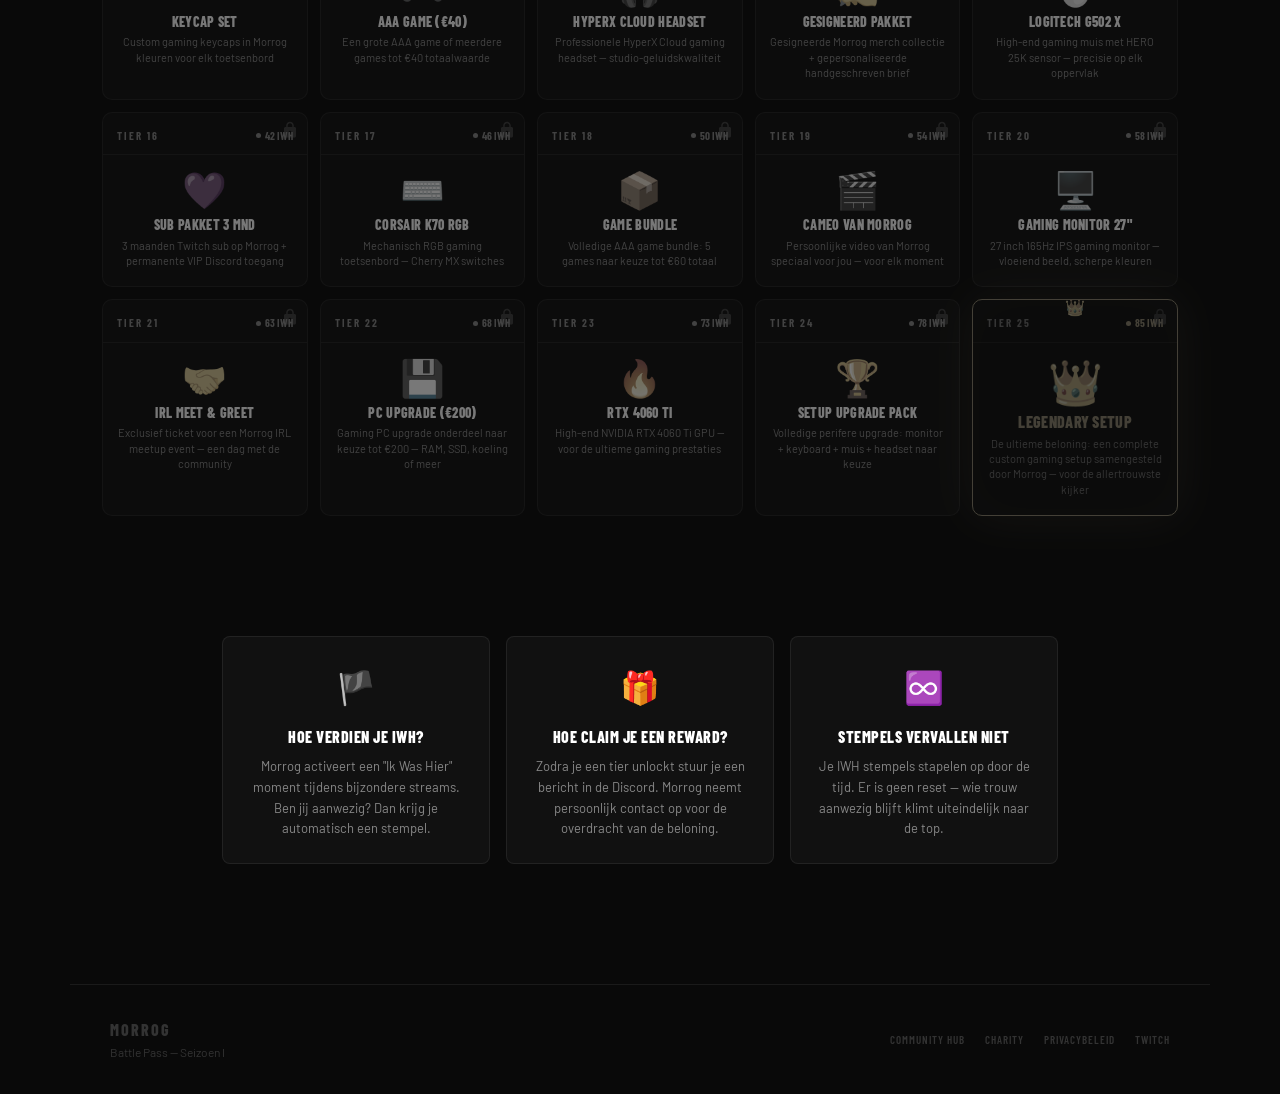
==== commit df0e573d: "feat: GDPR privacybeleid en pre-login consent modal toegevoegd - privacy.html: volledig Nederlandsta" ====
--- a/battlepass.html
+++ b/battlepass.html
@@ -171,6 +171,18 @@
   footer{flex-direction:column;gap:12px;text-align:center;padding:24px 20px;}
   .progress-card,.login-prompt{padding:20px;}
 }
+/* GDPR LOGIN MODAL */
+.gdpr-overlay{position:fixed;inset:0;background:rgba(0,0,0,.7);backdrop-filter:blur(4px);z-index:500;display:flex;align-items:center;justify-content:center;padding:20px;}
+.gdpr-modal{background:var(--bg2);border:1px solid var(--border2);border-radius:8px;max-width:420px;width:100%;padding:28px 28px 24px;}
+.gdpr-modal-titel{font-family:'Barlow Condensed',sans-serif;font-size:18px;font-weight:700;text-transform:uppercase;letter-spacing:.5px;color:var(--white);margin-bottom:12px;}
+.gdpr-modal-tekst{font-size:13px;color:var(--white3);line-height:1.6;margin-bottom:16px;}
+.gdpr-modal-tekst a{color:var(--gold);text-decoration:none;}
+.gdpr-modal-tekst a:hover{text-decoration:underline;}
+.gdpr-modal-btns{display:flex;gap:10px;justify-content:flex-end;}
+.gdpr-btn-annuleer{padding:8px 18px;background:transparent;border:1px solid var(--border2);color:var(--white3);font-family:'Barlow Condensed',sans-serif;font-size:12px;font-weight:600;letter-spacing:1px;text-transform:uppercase;border-radius:3px;cursor:pointer;transition:background .15s;}
+.gdpr-btn-annuleer:hover{background:var(--bg3);}
+.gdpr-btn-login{padding:8px 18px;background:rgba(145,71,255,.18);border:1px solid rgba(145,71,255,.4);color:var(--white);font-family:'Barlow Condensed',sans-serif;font-size:12px;font-weight:600;letter-spacing:1px;text-transform:uppercase;border-radius:3px;cursor:pointer;transition:background .15s;}
+.gdpr-btn-login:hover{background:rgba(145,71,255,.3);}
 </style>
 </head>
 <body>
@@ -312,14 +324,13 @@
   <div class="footer-links">
     <a class="footer-link" href="index.html">Community Hub</a>
     <a class="footer-link" href="charity.html">Charity</a>
+    <a class="footer-link" href="privacy.html">Privacybeleid</a>
     <a class="footer-link" href="https://twitch.tv/morrog" target="_blank">Twitch</a>
   </div>
 </footer>
 
 <script>
 const BACKEND = 'https://morrog-loyalty-backend-production.up.railway.app';
-const TWITCH_CLIENT_ID = 'r6uuslartqla0c52af9wc4j7eobcnu';
-const REDIRECT_URI     = 'https://officialmorrog.github.io/morrog/battlepass.html';
 
 // ── TIERS DATA ──────────────────────────────────────────────
 const TIERS = [
@@ -353,30 +364,18 @@
 // ── AUTH ────────────────────────────────────────────────────
 let gebruikerIwhCount = 0;
 
-function verwerkCallback() {
-  const hash = window.location.hash.substring(1);
-  if (!hash.includes('access_token=')) return;
-  const params = new URLSearchParams(hash);
-  const token  = params.get('access_token');
-  if (token) {
-    localStorage.setItem('twitch_token', token);
-    window.location.hash = '';
-  }
-}
+// Verwijder evt. oude localStorage tokens
+localStorage.removeItem('twitch_token');
+localStorage.removeItem('twitch_user');
+localStorage.removeItem('loyalty_score');
 
 async function laadGebruiker() {
-  const token = localStorage.getItem('twitch_token');
-  if (!token) {
-    document.getElementById('login-prompt').classList.remove('hidden');
-    return;
-  }
-
   try {
-    const res  = await fetch(BACKEND + '/api/auth/verify', {
-      method: 'POST',
-      headers: { 'x-twitch-token': token, 'Content-Type': 'application/json' },
-      body: '{}',
-    });
+    const res  = await fetch(BACKEND + '/api/auth/me', { credentials: 'include' });
+    if (!res.ok) {
+      document.getElementById('login-prompt').classList.remove('hidden');
+      return;
+    }
     const data = await res.json();
     if (!data.user) { document.getElementById('login-prompt').classList.remove('hidden'); return; }
 
@@ -471,17 +470,22 @@
 document.querySelectorAll('.fade-up').forEach(el => observer.observe(el));
 
 // ── NAV AUTH ─────────────────────────────────────────────────
+let _gdprRedirectUrl = null;
 function twitchLogin() {
-  const TWITCH_CLIENT_ID = 'r6uuslartqla0c52af9wc4j7eobcnu';
-  const REDIRECT_URI = 'https://officialmorrog.github.io/morrog/battlepass.html';
-  window.location.href = `https://id.twitch.tv/oauth2/authorize?client_id=${TWITCH_CLIENT_ID}`
-    + `&redirect_uri=${encodeURIComponent(REDIRECT_URI)}`
-    + `&response_type=token&scope=user%3Aread%3Afollows+moderator%3Aread%3Afollowers+user%3Aread%3Asubscriptions`;
-}
-function uitloggen() {
-  localStorage.removeItem('twitch_token');
-  localStorage.removeItem('twitch_user');
-  localStorage.removeItem('loyalty_score');
+  _gdprRedirectUrl = window.location.href.split('?')[0];
+  document.getElementById('gdpr-overlay').style.display = 'flex';
+  document.getElementById('gdpr-login-knop').onclick = gdprLogin;
+}
+function gdprSluit() {
+  document.getElementById('gdpr-overlay').style.display = 'none';
+  _gdprRedirectUrl = null;
+}
+function gdprLogin() {
+  document.getElementById('gdpr-overlay').style.display = 'none';
+  window.location.href = BACKEND + '/api/auth/login?redirect=' + encodeURIComponent(_gdprRedirectUrl || window.location.href.split('?')[0]);
+}
+async function uitloggen() {
+  await fetch(BACKEND + '/api/auth/logout', { method: 'POST', credentials: 'include' }).catch(() => {});
   location.reload();
 }
 function toggleNavDropdown(e) {
@@ -491,9 +495,24 @@
 document.addEventListener('click', () => document.getElementById('nav-user')?.classList.remove('open'));
 
 // ── INIT ─────────────────────────────────────────────────────
-verwerkCallback();
 renderTiers(); // eerst zonder login state
 laadGebruiker();
 </script>
+
+<div class="gdpr-overlay" id="gdpr-overlay" style="display:none" role="dialog" aria-modal="true" aria-labelledby="gdpr-titel">
+  <div class="gdpr-modal">
+    <div class="gdpr-modal-titel" id="gdpr-titel">Inloggen met Twitch</div>
+    <div class="gdpr-modal-tekst">
+      Door in te loggen sla je je Twitch accountgegevens op voor het community loyaliteitsprogramma.
+      We verwerken je gebruikersnaam, volgdatum en activiteit om jouw loyaliteitsscore bij te houden.
+      We gebruiken uitsluitend een functionele sessiecookie — geen tracking.<br><br>
+      <a href="privacy.html" target="_blank">Lees het privacybeleid</a> · Je kunt je gegevens altijd laten verwijderen via het menu.
+    </div>
+    <div class="gdpr-modal-btns">
+      <button class="gdpr-btn-annuleer" onclick="gdprSluit()">Annuleren</button>
+      <button class="gdpr-btn-login" id="gdpr-login-knop">Inloggen met Twitch</button>
+    </div>
+  </div>
+</div>
 </body>
 </html>
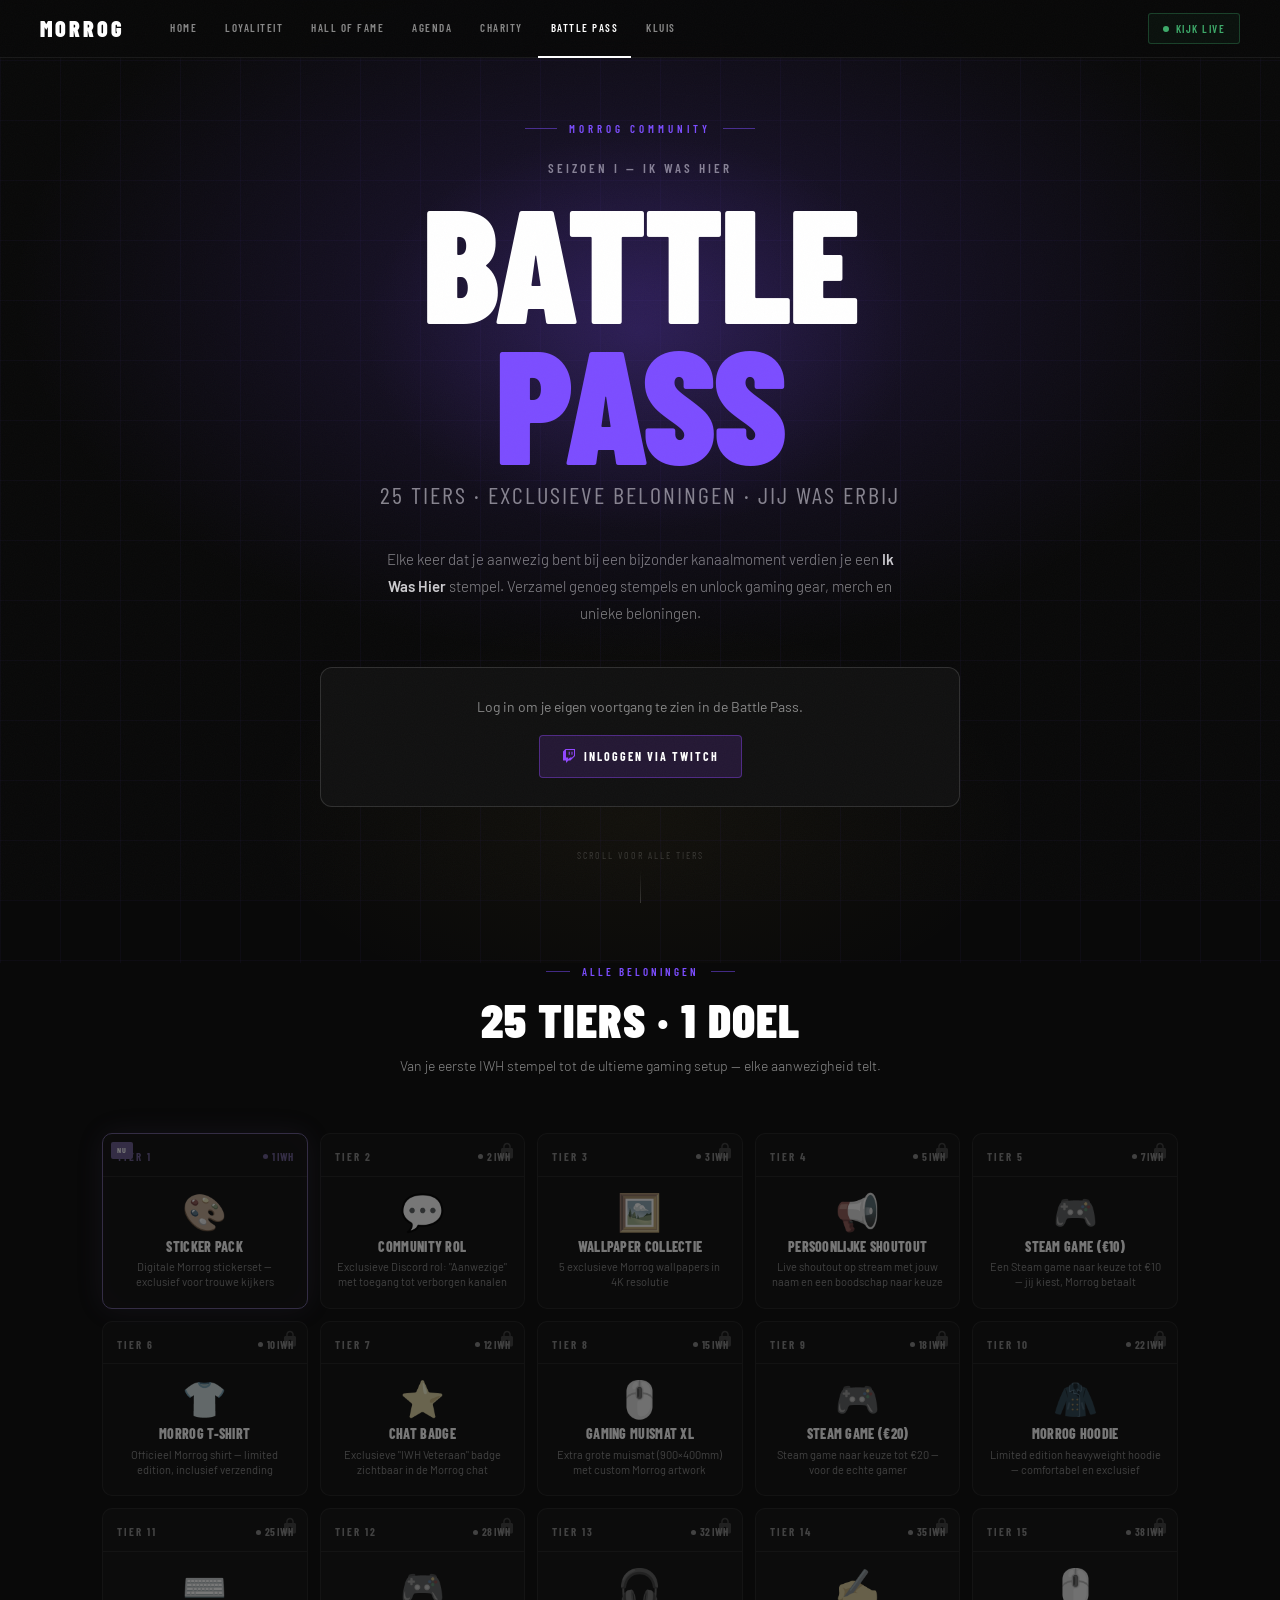
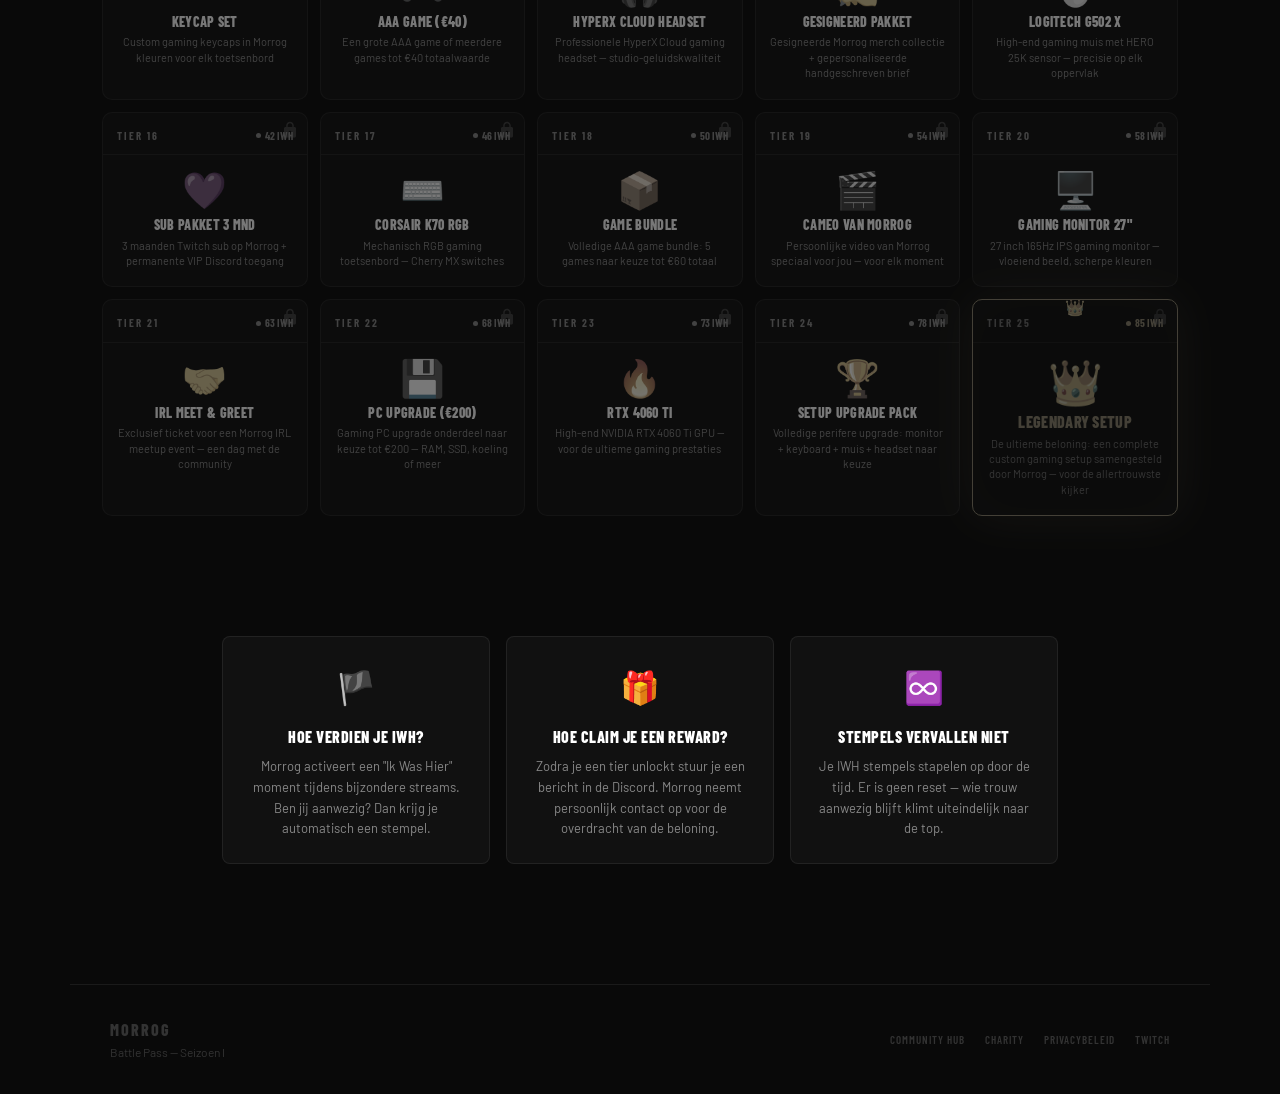
==== commit c43859f7: "fix: Google Fonts self-hosted (AVG/GDPR compliance)" ====
--- a/battlepass.html
+++ b/battlepass.html
@@ -4,8 +4,8 @@
 <meta charset="UTF-8">
 <meta name="viewport" content="width=device-width, initial-scale=1.0">
 <title>Morrog — Battle Pass</title>
-<link rel="preconnect" href="https://fonts.googleapis.com">
-<link href="https://fonts.googleapis.com/css2?family=Barlow:ital,wght@0,300;0,400;0,500;0,600;1,300&family=Barlow+Condensed:wght@400;600;700;800;900&display=swap" rel="stylesheet">
+
+<link href="fonts/fonts.css" rel="stylesheet">
 <style>
 *,*::before,*::after{box-sizing:border-box;margin:0;padding:0;}
 :root{
--- a/fonts/fonts.css
+++ b/fonts/fonts.css
@@ -0,0 +1,89 @@
+/* Self-hosted fonts — geen Google Fonts CDN nodig */
+
+@font-face {
+  font-family: 'Barlow';
+  font-style: normal;
+  font-weight: 300;
+  font-display: swap;
+  src: url('barlow-300.woff2') format('woff2');
+}
+@font-face {
+  font-family: 'Barlow';
+  font-style: italic;
+  font-weight: 300;
+  font-display: swap;
+  src: url('barlow-300-italic.woff2') format('woff2');
+}
+@font-face {
+  font-family: 'Barlow';
+  font-style: normal;
+  font-weight: 400;
+  font-display: swap;
+  src: url('barlow-400.woff2') format('woff2');
+}
+@font-face {
+  font-family: 'Barlow';
+  font-style: normal;
+  font-weight: 500;
+  font-display: swap;
+  src: url('barlow-500.woff2') format('woff2');
+}
+@font-face {
+  font-family: 'Barlow';
+  font-style: normal;
+  font-weight: 600;
+  font-display: swap;
+  src: url('barlow-600.woff2') format('woff2');
+}
+
+@font-face {
+  font-family: 'Barlow Condensed';
+  font-style: normal;
+  font-weight: 400;
+  font-display: swap;
+  src: url('barlow-condensed-400.woff2') format('woff2');
+}
+@font-face {
+  font-family: 'Barlow Condensed';
+  font-style: normal;
+  font-weight: 600;
+  font-display: swap;
+  src: url('barlow-condensed-600.woff2') format('woff2');
+}
+@font-face {
+  font-family: 'Barlow Condensed';
+  font-style: normal;
+  font-weight: 700;
+  font-display: swap;
+  src: url('barlow-condensed-700.woff2') format('woff2');
+}
+@font-face {
+  font-family: 'Barlow Condensed';
+  font-style: normal;
+  font-weight: 800;
+  font-display: swap;
+  src: url('barlow-condensed-800.woff2') format('woff2');
+}
+@font-face {
+  font-family: 'Barlow Condensed';
+  font-style: normal;
+  font-weight: 900;
+  font-display: swap;
+  src: url('barlow-condensed-900.woff2') format('woff2');
+}
+
+@font-face {
+  font-family: 'Creepster';
+  font-style: normal;
+  font-weight: 400;
+  font-display: swap;
+  src: url('creepster-400.woff2') format('woff2');
+}
+
+@font-face {
+  font-family: 'Cinzel Decorative';
+  font-style: normal;
+  font-weight: 700;
+  font-display: swap;
+  src: url('cinzel-decorative-700.woff2') format('woff2');
+}
